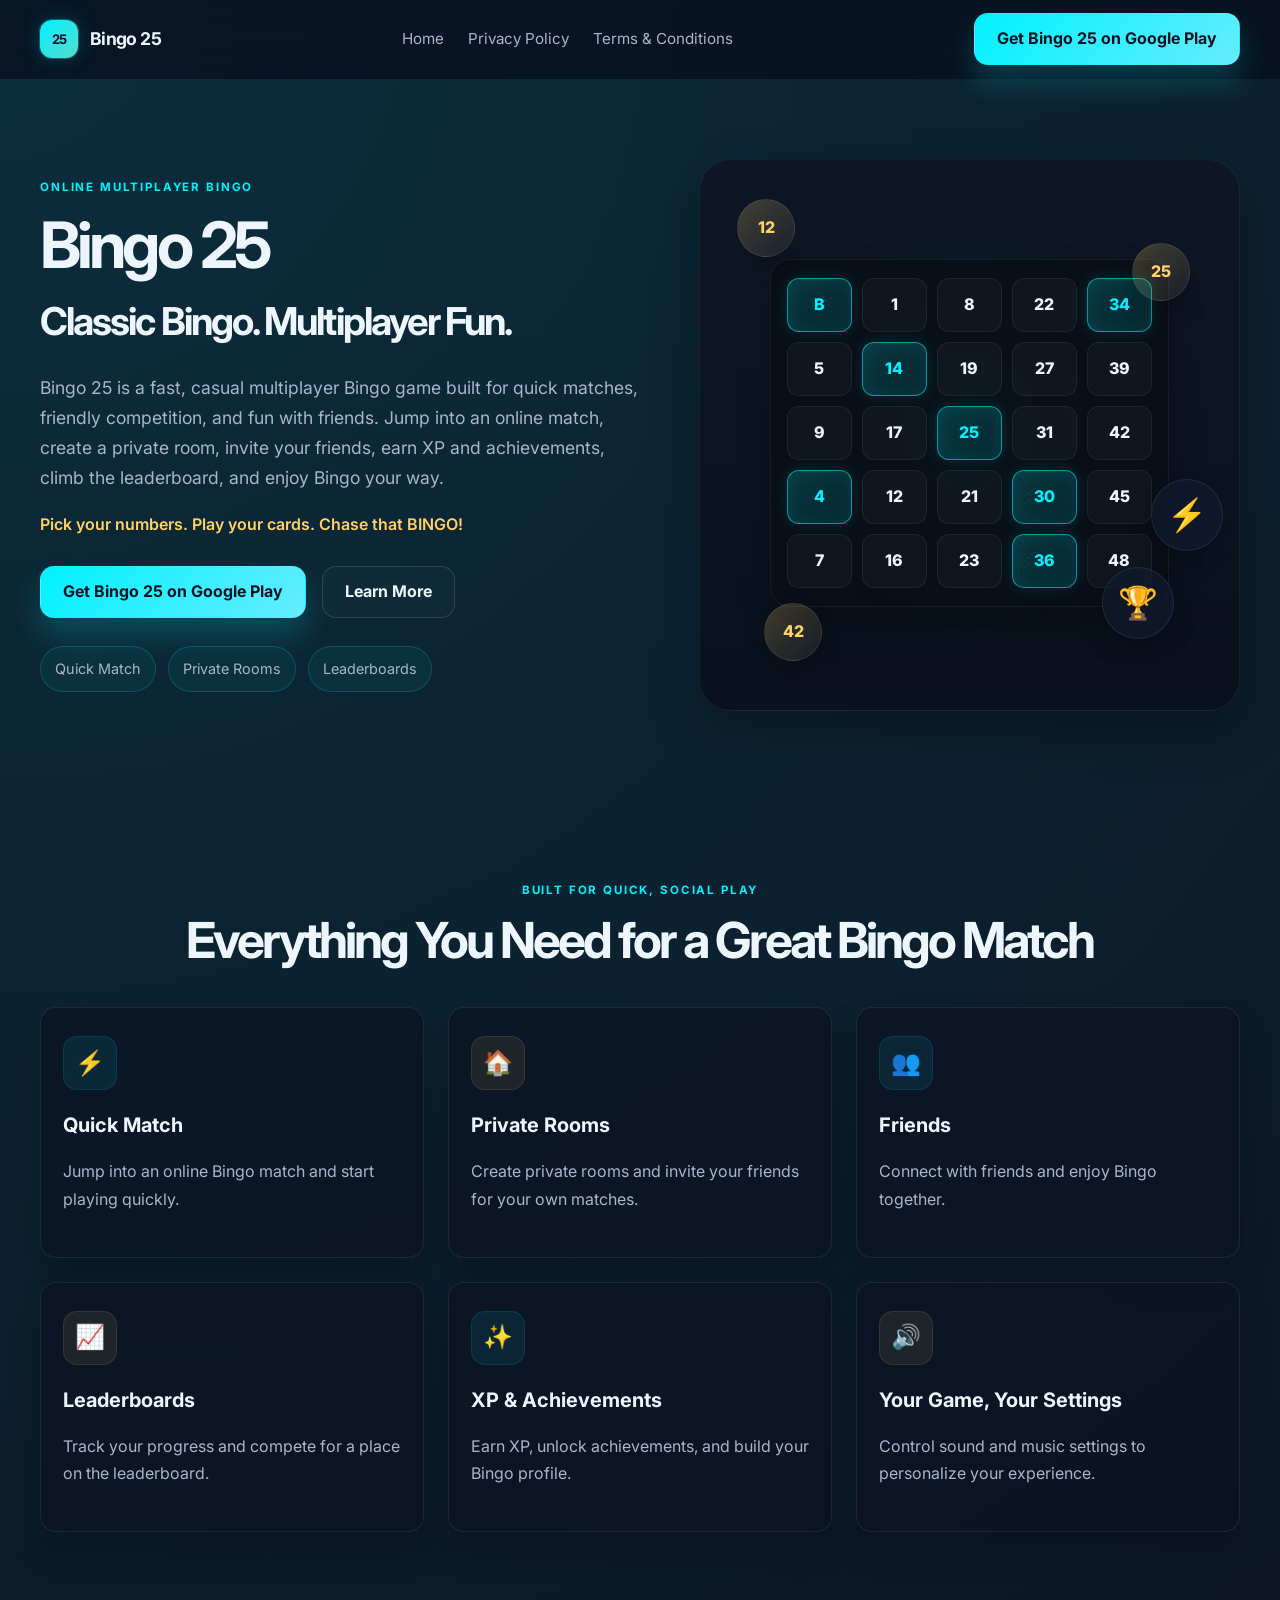
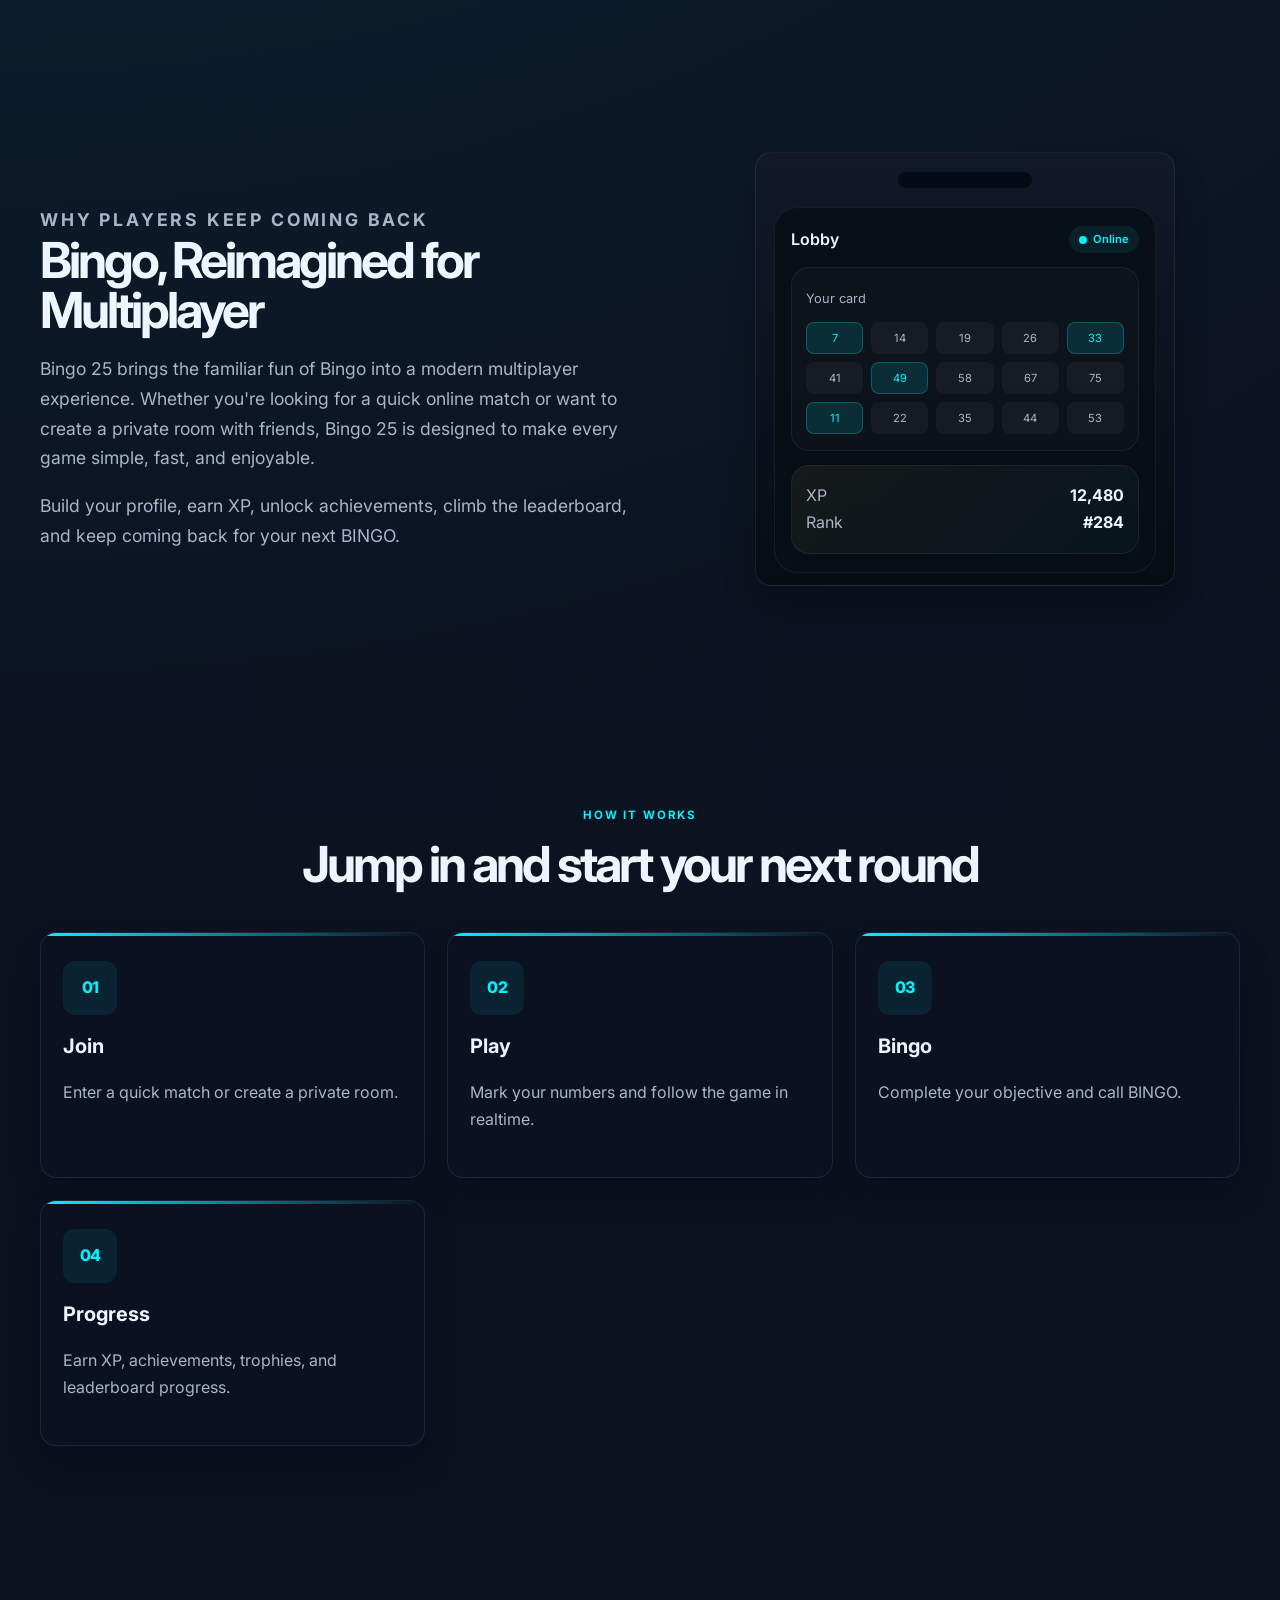
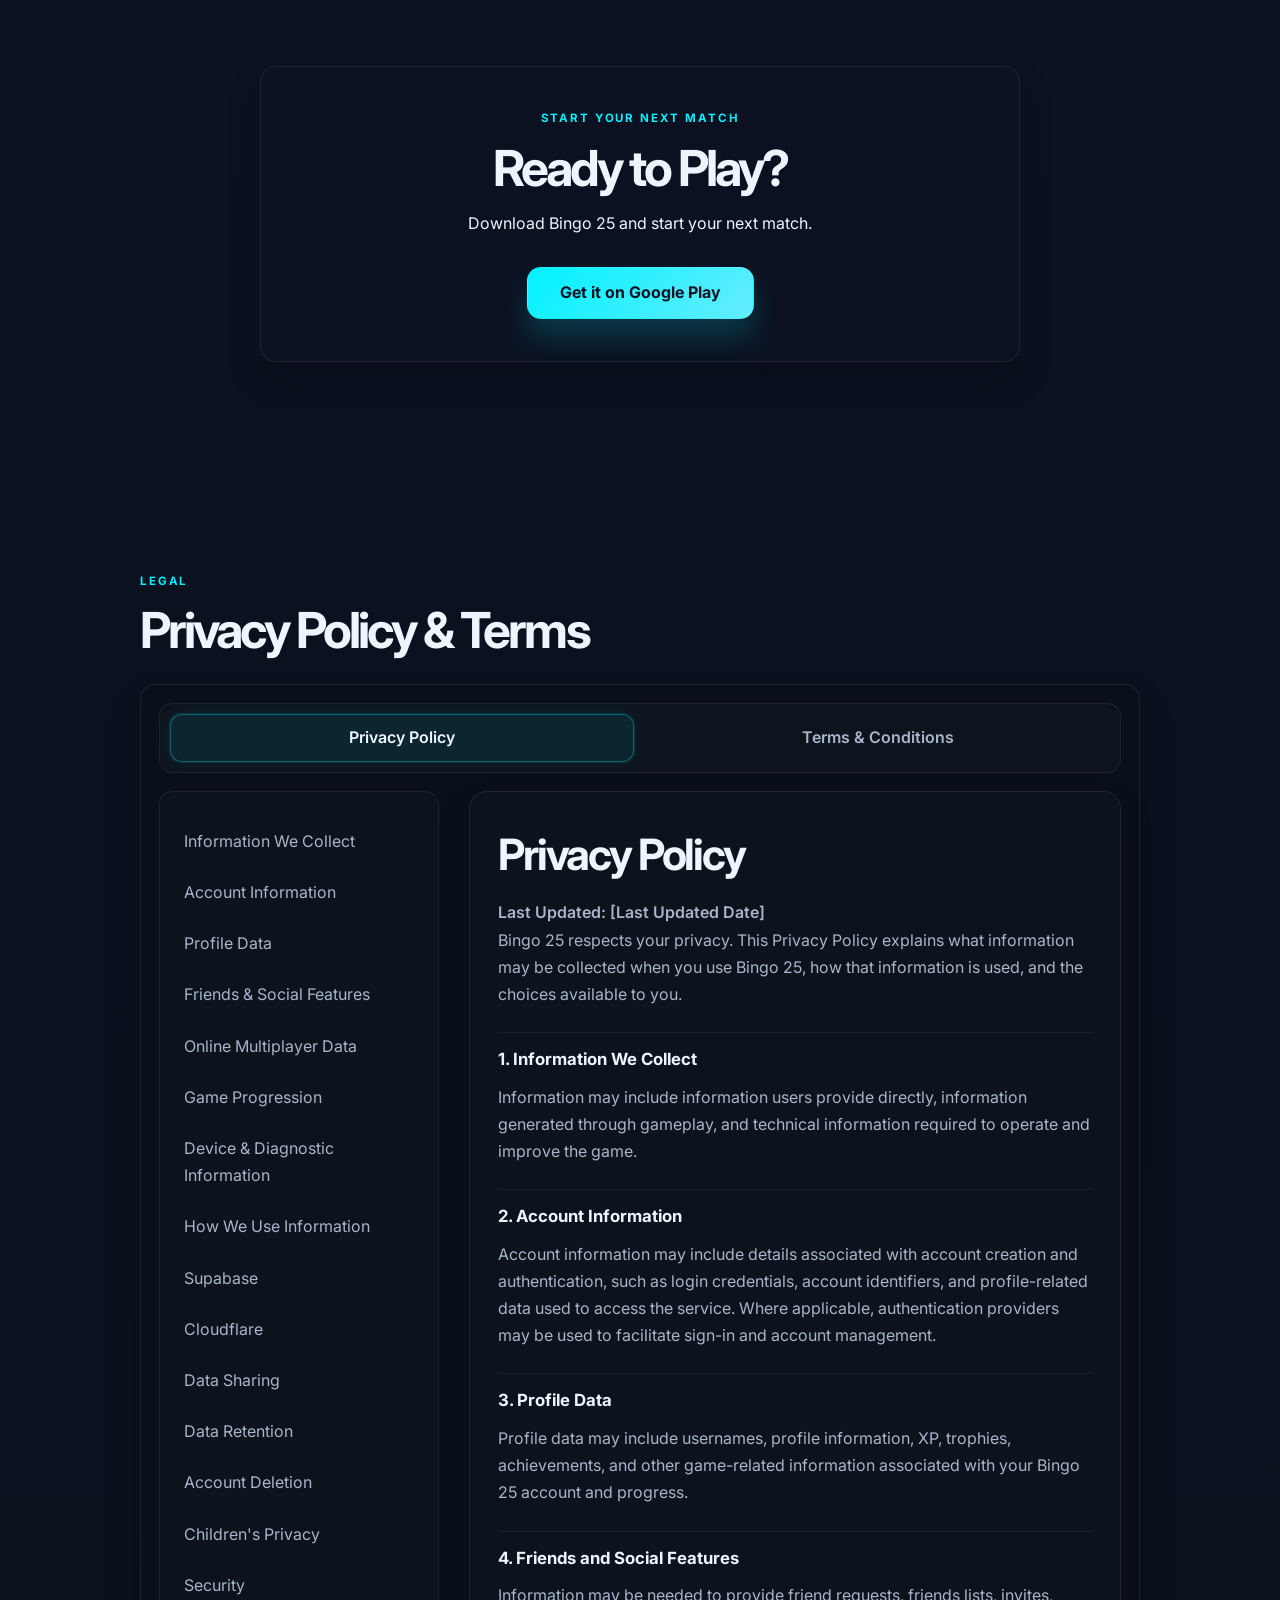
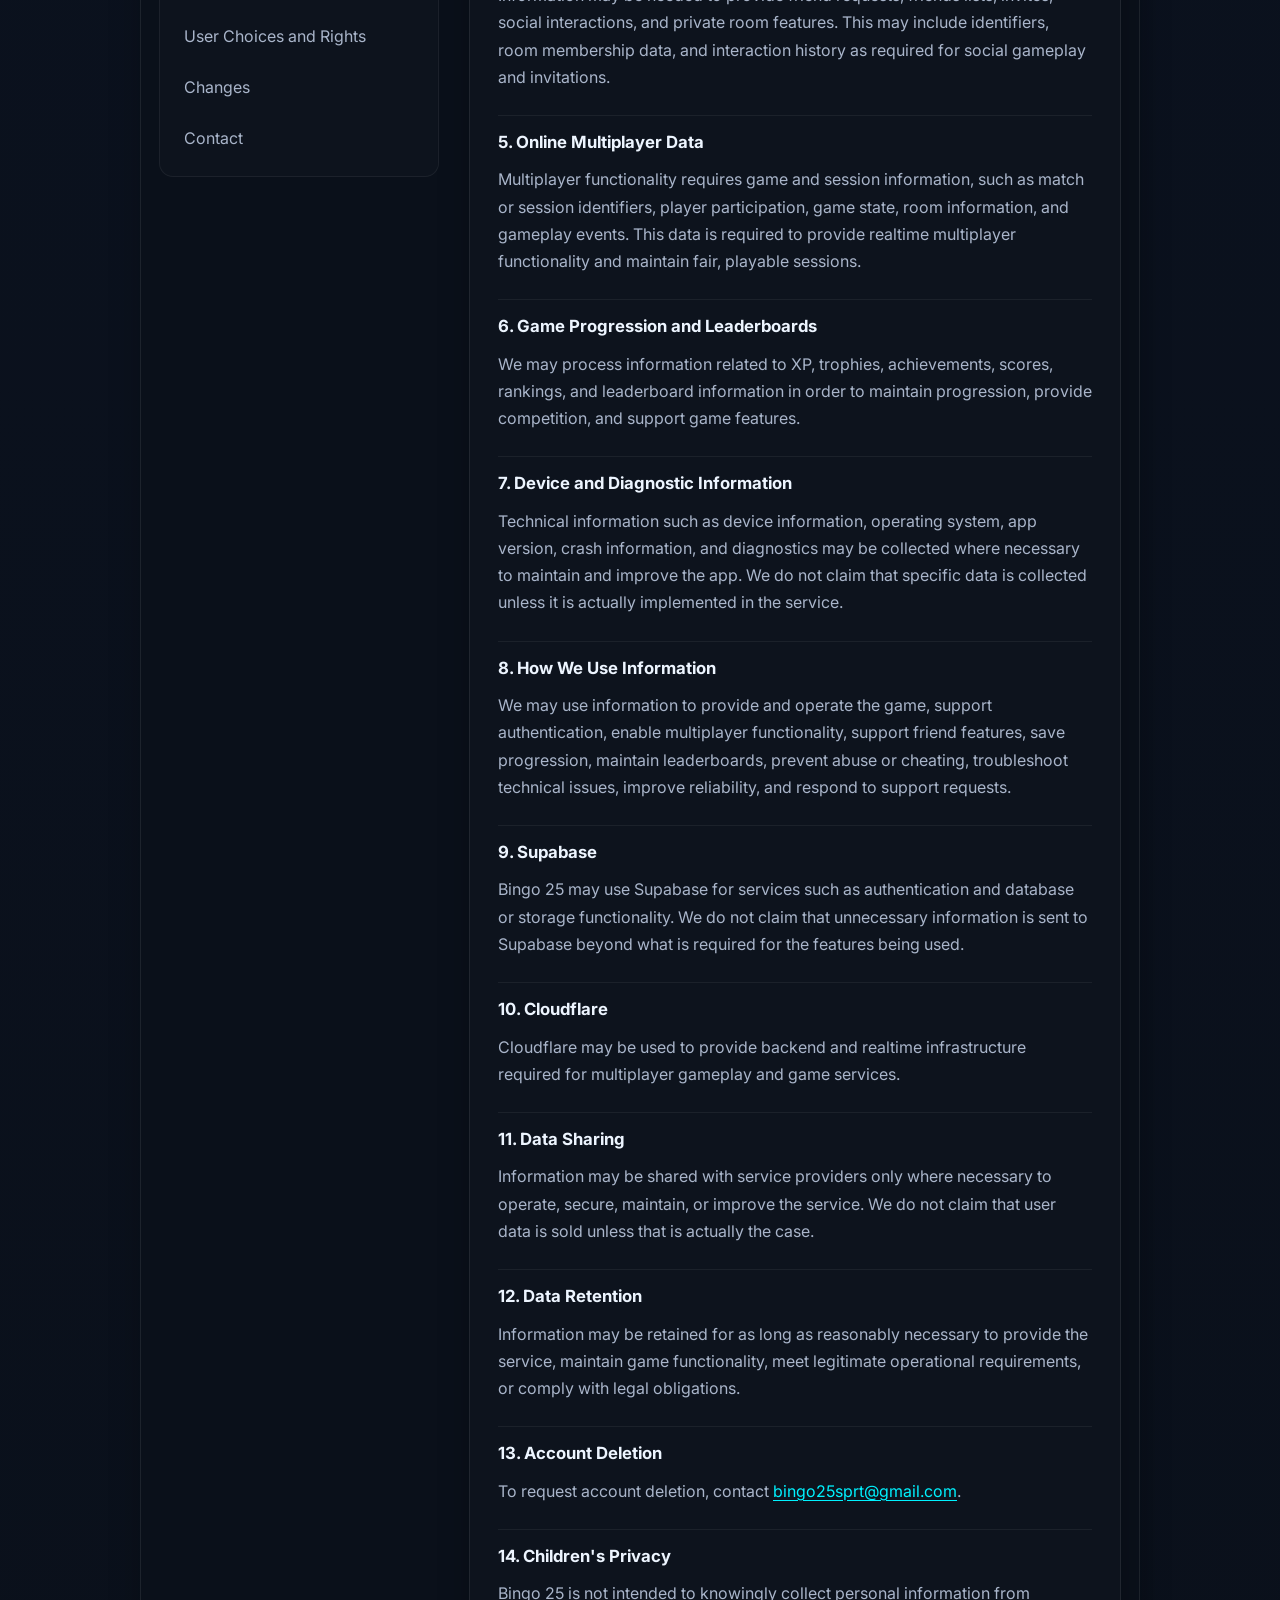
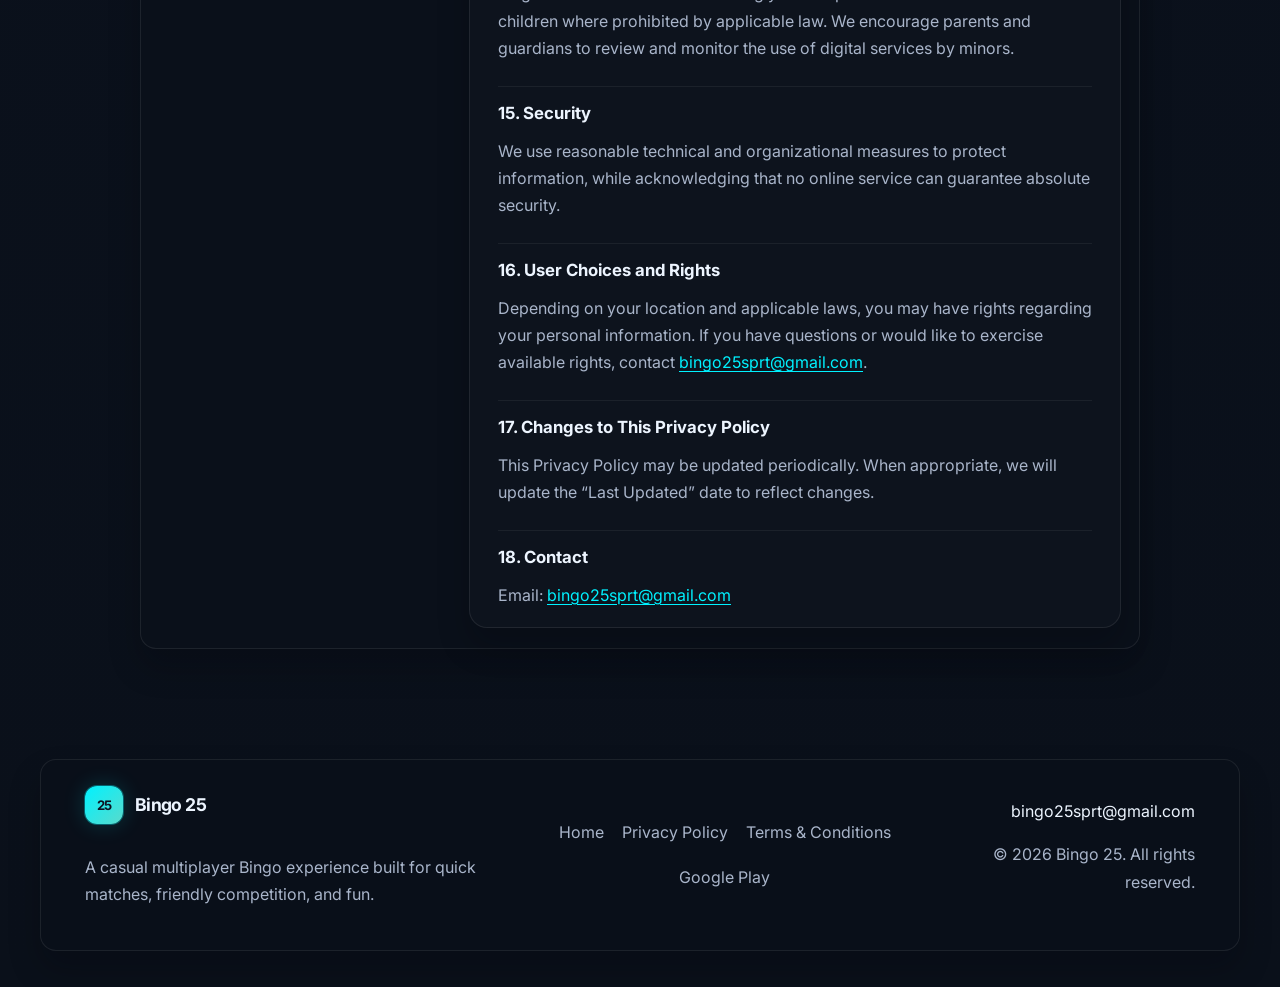
==== index.html @ 8afcc5eb "Add initial JavaScript functionality and styles for site layout and navigation - Implemented header " ====
<!DOCTYPE html>
<html lang="en">
  <head>
    <meta charset="UTF-8" />
    <meta name="viewport" content="width=device-width, initial-scale=1.0" />
    <meta
      name="description"
      content="Bingo 25 is a fast, casual multiplayer Bingo game built for quick matches, friendly competition, and fun with friends."
    />
    <meta property="og:title" content="Bingo 25" />
    <meta
      property="og:description"
      content="Classic Bingo. Multiplayer Fun."
    />
    <meta property="og:type" content="website" />
    <meta property="og:image" content="" />
    <meta name="theme-color" content="#0D1322" />
    <title>Bingo 25</title>
    <link rel="preconnect" href="https://fonts.googleapis.com" />
    <link rel="preconnect" href="https://fonts.gstatic.com" crossorigin />
    <link
      href="https://fonts.googleapis.com/css2?family=Inter:wght@400;500;600;700;800;900&display=swap"
      rel="stylesheet"
    />
    <link rel="stylesheet" href="styles.css" />
  </head>
  <body>
    <header class="site-header" id="top">
      <nav class="nav container" aria-label="Main navigation">
        <a href="#home" class="brand" aria-label="Bingo 25 home">
          <span class="brand-mark">25</span>
          <span class="brand-text">Bingo 25</span>
        </a>

        <button
          class="nav-toggle"
          type="button"
          aria-expanded="false"
          aria-controls="nav-menu"
          aria-label="Toggle navigation menu"
        >
          <span></span>
          <span></span>
          <span></span>
        </button>

        <div class="nav-menu" id="nav-menu">
          <a href="#home">Home</a>
          <a href="#legal" data-tab-target="privacy">Privacy Policy</a>
          <a href="#legal" data-tab-target="terms">Terms &amp; Conditions</a>
        </div>

        <a
          class="nav-cta button-primary"
          href="[PLAY_STORE_LINK]"
          target="_blank"
          rel="noreferrer noopener"
          aria-label="Get Bingo 25 on Google Play"
        >
          Get Bingo 25 on Google Play
        </a>
      </nav>
    </header>

    <main>
      <section class="hero" id="home">
        <div class="container hero-grid">
          <div class="hero-copy reveal">
            <p class="eyebrow">Online multiplayer Bingo</p>
            <h1>Bingo 25</h1>
            <h2>Classic Bingo. Multiplayer Fun.</h2>
            <p class="lead">
              Bingo 25 is a fast, casual multiplayer Bingo game built for quick matches,
              friendly competition, and fun with friends. Jump into an online match,
              create a private room, invite your friends, earn XP and achievements,
              climb the leaderboard, and enjoy Bingo your way.
            </p>
            <p class="tagline">Pick your numbers. Play your cards. Chase that BINGO!</p>

            <div class="hero-actions">
              <a
                class="button-primary"
                href="[PLAY_STORE_LINK]"
                target="_blank"
                rel="noreferrer noopener"
              >
                Get Bingo 25 on Google Play
              </a>
              <a class="button-secondary" href="#features">Learn More</a>
            </div>

            <ul class="hero-meta" aria-label="Bingo 25 features">
              <li>Quick Match</li>
              <li>Private Rooms</li>
              <li>Leaderboards</li>
            </ul>
          </div>

          <div class="hero-visual reveal" aria-label="Bingo 25 visual preview">
            <div class="visual-scene">
              <div class="board-glow"></div>
              <div class="bingo-board" aria-label="Bingo 25 board preview">
                <div class="board-row">
                  <span class="tile selected">B</span>
                  <span class="tile">1</span>
                  <span class="tile">8</span>
                  <span class="tile">22</span>
                  <span class="tile selected">34</span>
                </div>
                <div class="board-row">
                  <span class="tile">5</span>
                  <span class="tile selected">14</span>
                  <span class="tile">19</span>
                  <span class="tile">27</span>
                  <span class="tile">39</span>
                </div>
                <div class="board-row">
                  <span class="tile">9</span>
                  <span class="tile">17</span>
                  <span class="tile selected">25</span>
                  <span class="tile">31</span>
                  <span class="tile">42</span>
                </div>
                <div class="board-row">
                  <span class="tile selected">4</span>
                  <span class="tile">12</span>
                  <span class="tile">21</span>
                  <span class="tile selected">30</span>
                  <span class="tile">45</span>
                </div>
                <div class="board-row">
                  <span class="tile">7</span>
                  <span class="tile">16</span>
                  <span class="tile">23</span>
                  <span class="tile selected">36</span>
                  <span class="tile">48</span>
                </div>
              </div>

              <div class="floating-ball ball-one">12</div>
              <div class="floating-ball ball-two">25</div>
              <div class="floating-ball ball-three">42</div>
              <div class="achievement accent-gold">🏆</div>
              <div class="achievement accent-cyan">⚡</div>
            </div>
          </div>
        </div>
      </section>

      <section class="features section-shell" id="features">
        <div class="container">
          <div class="section-heading reveal">
            <p class="eyebrow">Built for quick, social play</p>
            <h3>Everything You Need for a Great Bingo Match</h3>
          </div>

          <div class="feature-grid">
            <article class="feature-card reveal">
              <div class="icon-wrap cyan">⚡</div>
              <h4>Quick Match</h4>
              <p>Jump into an online Bingo match and start playing quickly.</p>
            </article>
            <article class="feature-card reveal">
              <div class="icon-wrap gold">🏠</div>
              <h4>Private Rooms</h4>
              <p>Create private rooms and invite your friends for your own matches.</p>
            </article>
            <article class="feature-card reveal">
              <div class="icon-wrap cyan">👥</div>
              <h4>Friends</h4>
              <p>Connect with friends and enjoy Bingo together.</p>
            </article>
            <article class="feature-card reveal">
              <div class="icon-wrap gold">📈</div>
              <h4>Leaderboards</h4>
              <p>Track your progress and compete for a place on the leaderboard.</p>
            </article>
            <article class="feature-card reveal">
              <div class="icon-wrap cyan">✨</div>
              <h4>XP &amp; Achievements</h4>
              <p>Earn XP, unlock achievements, and build your Bingo profile.</p>
            </article>
            <article class="feature-card reveal">
              <div class="icon-wrap gold">🔊</div>
              <h4>Your Game, Your Settings</h4>
              <p>Control sound and music settings to personalize your experience.</p>
            </article>
          </div>
        </div>
      </section>

      <section class="about section-shell" id="about">
        <div class="container split-layout">
          <div class="about-copy reveal">
            <p class="eyebrow">Why players keep coming back</p>
            <h3>Bingo, Reimagined for Multiplayer</h3>
            <p>
              Bingo 25 brings the familiar fun of Bingo into a modern multiplayer
              experience. Whether you&apos;re looking for a quick online match or want to
              create a private room with friends, Bingo 25 is designed to make every game
              simple, fast, and enjoyable.
            </p>
            <p>
              Build your profile, earn XP, unlock achievements, climb the leaderboard,
              and keep coming back for your next BINGO.
            </p>
          </div>

          <div class="game-showcase reveal" aria-label="Bingo 25 game preview card">
            <div class="phone-shell">
              <div class="phone-notch"></div>
              <div class="phone-screen">
                <div class="mini-header">
                  <span>Lobby</span>
                  <span class="online-pill">Online</span>
                </div>
                <div class="mini-card card-primary">
                  <span class="mini-label">Your card</span>
                  <div class="mini-grid">
                    <span class="mini-cell selected">7</span>
                    <span class="mini-cell">14</span>
                    <span class="mini-cell">19</span>
                    <span class="mini-cell">26</span>
                    <span class="mini-cell selected">33</span>
                    <span class="mini-cell">41</span>
                    <span class="mini-cell selected">49</span>
                    <span class="mini-cell">58</span>
                    <span class="mini-cell">67</span>
                    <span class="mini-cell">75</span>
                    <span class="mini-cell selected">11</span>
                    <span class="mini-cell">22</span>
                    <span class="mini-cell">35</span>
                    <span class="mini-cell">44</span>
                    <span class="mini-cell">53</span>
                  </div>
                </div>
                <div class="mini-card card-secondary">
                  <div class="mini-row">
                    <span>XP</span>
                    <strong>12,480</strong>
                  </div>
                  <div class="mini-row">
                    <span>Rank</span>
                    <strong>#284</strong>
                  </div>
                </div>
              </div>
            </div>
          </div>
        </div>
      </section>

      <section class="how-it-works section-shell" id="how-it-works">
        <div class="container">
          <div class="section-heading reveal">
            <p class="eyebrow">How it works</p>
            <h3>Jump in and start your next round</h3>
          </div>

          <div class="steps-grid">
            <div class="step-card reveal">
              <span class="step-number">01</span>
              <h4>Join</h4>
              <p>Enter a quick match or create a private room.</p>
            </div>
            <div class="step-card reveal">
              <span class="step-number">02</span>
              <h4>Play</h4>
              <p>Mark your numbers and follow the game in realtime.</p>
            </div>
            <div class="step-card reveal">
              <span class="step-number">03</span>
              <h4>Bingo</h4>
              <p>Complete your objective and call BINGO.</p>
            </div>
            <div class="step-card reveal">
              <span class="step-number">04</span>
              <h4>Progress</h4>
              <p>Earn XP, achievements, trophies, and leaderboard progress.</p>
            </div>
          </div>
        </div>
      </section>

      <section class="download section-shell" id="download">
        <div class="container center-box reveal">
          <p class="eyebrow">Start your next match</p>
          <h3>Ready to Play?</h3>
          <p>Download Bingo 25 and start your next match.</p>
          <a
            class="button-primary large-button"
            href="[PLAY_STORE_LINK]"
            target="_blank"
            rel="noreferrer noopener"
          >
            Get it on Google Play
          </a>
        </div>
      </section>

      <section class="legal section-shell" id="legal">
        <div class="container legal-container">
          <div class="legal-header reveal">
            <p class="eyebrow">Legal</p>
            <h3>Privacy Policy &amp; Terms</h3>
          </div>

          <div class="legal-hub reveal" aria-label="Bingo 25 legal documents">
            <div class="legal-tabs" role="tablist" aria-label="Legal document tabs">
              <button class="tab is-active" type="button" role="tab" aria-selected="true" data-tab="privacy">
                Privacy Policy
              </button>
              <button class="tab" type="button" role="tab" aria-selected="false" data-tab="terms">
                Terms &amp; Conditions
              </button>
            </div>

            <div class="legal-panel is-active" data-panel="privacy">
              <div class="toc-wrap">
                <button class="toc-toggle" type="button" aria-expanded="true" aria-controls="privacy-toc">
                  On this page
                </button>
                <nav id="privacy-toc" class="toc" aria-label="Privacy Policy table of contents">
                  <a href="#privacy-section-1">Information We Collect</a>
                  <a href="#privacy-section-2">Account Information</a>
                  <a href="#privacy-section-3">Profile Data</a>
                  <a href="#privacy-section-4">Friends &amp; Social Features</a>
                  <a href="#privacy-section-5">Online Multiplayer Data</a>
                  <a href="#privacy-section-6">Game Progression</a>
                  <a href="#privacy-section-7">Device &amp; Diagnostic Information</a>
                  <a href="#privacy-section-8">How We Use Information</a>
                  <a href="#privacy-section-9">Supabase</a>
                  <a href="#privacy-section-10">Cloudflare</a>
                  <a href="#privacy-section-11">Data Sharing</a>
                  <a href="#privacy-section-12">Data Retention</a>
                  <a href="#privacy-section-13">Account Deletion</a>
                  <a href="#privacy-section-14">Children&apos;s Privacy</a>
                  <a href="#privacy-section-15">Security</a>
                  <a href="#privacy-section-16">User Choices and Rights</a>
                  <a href="#privacy-section-17">Changes</a>
                  <a href="#privacy-section-18">Contact</a>
                </nav>
              </div>

              <article class="legal-copy">
                <h4>Privacy Policy</h4>
                <p class="last-updated">Last Updated: [Last Updated Date]</p>

                <p>
                  Bingo 25 respects your privacy. This Privacy Policy explains what information may be collected when you use Bingo 25,
                  how that information is used, and the choices available to you.
                </p>

                <section id="privacy-section-1">
                  <h5>1. Information We Collect</h5>
                  <p>
                    Information may include information users provide directly, information generated through gameplay, and technical
                    information required to operate and improve the game.
                  </p>
                </section>

                <section id="privacy-section-2">
                  <h5>2. Account Information</h5>
                  <p>
                    Account information may include details associated with account creation and authentication, such as login credentials,
                    account identifiers, and profile-related data used to access the service. Where applicable, authentication providers may be used
                    to facilitate sign-in and account management.
                  </p>
                </section>

                <section id="privacy-section-3">
                  <h5>3. Profile Data</h5>
                  <p>
                    Profile data may include usernames, profile information, XP, trophies, achievements, and other game-related information
                    associated with your Bingo 25 account and progress.
                  </p>
                </section>

                <section id="privacy-section-4">
                  <h5>4. Friends and Social Features</h5>
                  <p>
                    Information may be needed to provide friend requests, friends lists, invites, social interactions, and private room features.
                    This may include identifiers, room membership data, and interaction history as required for social gameplay and invitations.
                  </p>
                </section>

                <section id="privacy-section-5">
                  <h5>5. Online Multiplayer Data</h5>
                  <p>
                    Multiplayer functionality requires game and session information, such as match or session identifiers, player participation,
                    game state, room information, and gameplay events. This data is required to provide realtime multiplayer functionality and
                    maintain fair, playable sessions.
                  </p>
                </section>

                <section id="privacy-section-6">
                  <h5>6. Game Progression and Leaderboards</h5>
                  <p>
                    We may process information related to XP, trophies, achievements, scores, rankings, and leaderboard information in order to
                    maintain progression, provide competition, and support game features.
                  </p>
                </section>

                <section id="privacy-section-7">
                  <h5>7. Device and Diagnostic Information</h5>
                  <p>
                    Technical information such as device information, operating system, app version, crash information, and diagnostics may be
                    collected where necessary to maintain and improve the app. We do not claim that specific data is collected unless it is
                    actually implemented in the service.
                  </p>
                </section>

                <section id="privacy-section-8">
                  <h5>8. How We Use Information</h5>
                  <p>
                    We may use information to provide and operate the game, support authentication, enable multiplayer functionality, support
                    friend features, save progression, maintain leaderboards, prevent abuse or cheating, troubleshoot technical issues, improve
                    reliability, and respond to support requests.
                  </p>
                </section>

                <section id="privacy-section-9">
                  <h5>9. Supabase</h5>
                  <p>
                    Bingo 25 may use Supabase for services such as authentication and database or storage functionality. We do not claim that
                    unnecessary information is sent to Supabase beyond what is required for the features being used.
                  </p>
                </section>

                <section id="privacy-section-10">
                  <h5>10. Cloudflare</h5>
                  <p>
                    Cloudflare may be used to provide backend and realtime infrastructure required for multiplayer gameplay and game services.
                  </p>
                </section>

                <section id="privacy-section-11">
                  <h5>11. Data Sharing</h5>
                  <p>
                    Information may be shared with service providers only where necessary to operate, secure, maintain, or improve the service.
                    We do not claim that user data is sold unless that is actually the case.
                  </p>
                </section>

                <section id="privacy-section-12">
                  <h5>12. Data Retention</h5>
                  <p>
                    Information may be retained for as long as reasonably necessary to provide the service, maintain game functionality, meet
                    legitimate operational requirements, or comply with legal obligations.
                  </p>
                </section>

                <section id="privacy-section-13">
                  <h5>13. Account Deletion</h5>
                  <p>
                    To request account deletion, contact <a href="mailto:bingo25sprt@gmail.com">bingo25sprt@gmail.com</a>.
                  </p>
                </section>

                <section id="privacy-section-14">
                  <h5>14. Children&apos;s Privacy</h5>
                  <p>
                    Bingo 25 is not intended to knowingly collect personal information from children where prohibited by applicable law.
                    We encourage parents and guardians to review and monitor the use of digital services by minors.
                  </p>
                </section>

                <section id="privacy-section-15">
                  <h5>15. Security</h5>
                  <p>
                    We use reasonable technical and organizational measures to protect information, while acknowledging that no online service
                    can guarantee absolute security.
                  </p>
                </section>

                <section id="privacy-section-16">
                  <h5>16. User Choices and Rights</h5>
                  <p>
                    Depending on your location and applicable laws, you may have rights regarding your personal information. If you have questions
                    or would like to exercise available rights, contact <a href="mailto:bingo25sprt@gmail.com">bingo25sprt@gmail.com</a>.
                  </p>
                </section>

                <section id="privacy-section-17">
                  <h5>17. Changes to This Privacy Policy</h5>
                  <p>
                    This Privacy Policy may be updated periodically. When appropriate, we will update the “Last Updated” date to reflect changes.
                  </p>
                </section>

                <section id="privacy-section-18">
                  <h5>18. Contact</h5>
                  <p>
                    Email: <a href="mailto:bingo25sprt@gmail.com">bingo25sprt@gmail.com</a>
                  </p>
                </section>
              </article>
            </div>

            <div class="legal-panel" data-panel="terms">
              <div class="toc-wrap">
                <button class="toc-toggle" type="button" aria-expanded="true" aria-controls="terms-toc">
                  On this page
                </button>
                <nav id="terms-toc" class="toc" aria-label="Terms and Conditions table of contents">
                  <a href="#terms-section-1">Acceptance of Terms</a>
                  <a href="#terms-section-2">User Accounts</a>
                  <a href="#terms-section-3">Username and Profile Rules</a>
                  <a href="#terms-section-4">Online Gameplay Rules</a>
                  <a href="#terms-section-5">Private Rooms &amp; Friend Invites</a>
                  <a href="#terms-section-6">Fair Play / No Cheating</a>
                  <a href="#terms-section-7">Leaderboards, XP, Trophies &amp; Achievements</a>
                  <a href="#terms-section-8">Service Availability</a>
                  <a href="#terms-section-9">Account Suspension or Removal</a>
                  <a href="#terms-section-10">Intellectual Property</a>
                  <a href="#terms-section-11">Limitation of Liability</a>
                  <a href="#terms-section-12">Changes to These Terms</a>
                  <a href="#terms-section-13">Contact</a>
                </nav>
              </div>

              <article class="legal-copy">
                <h4>Terms &amp; Conditions</h4>
                <p class="last-updated">Last Updated: [Last Updated Date]</p>

                <p>
                  These Terms &amp; Conditions govern your use of Bingo 25. By using the game, you agree to follow these terms. If you do not agree with these
                  terms, please do not use Bingo 25.
                </p>

                <section id="terms-section-1">
                  <h5>1. Acceptance of Terms</h5>
                  <p>
                    By creating an account, accessing the game, or otherwise using Bingo 25, you accept these Terms &amp; Conditions and agree to be bound by them.
                  </p>
                </section>

                <section id="terms-section-2">
                  <h5>2. User Accounts</h5>
                  <p>
                    You are responsible for maintaining the confidentiality of your account access details and for ensuring that the information you provide
                    is accurate and up to date where required.
                  </p>
                </section>

                <section id="terms-section-3">
                  <h5>3. Username and Profile Rules</h5>
                  <p>
                    Users must not use offensive usernames, hate speech, harassment, impersonation, misleading identities, or content intended to abuse or harm others.
                  </p>
                </section>

                <section id="terms-section-4">
                  <h5>4. Online Gameplay Rules</h5>
                  <p>
                    Users must play fairly and must not intentionally disrupt matches or abuse game mechanics or the online environment.
                  </p>
                </section>

                <section id="terms-section-5">
                  <h5>5. Private Rooms and Friend Invites</h5>
                  <p>
                    Where available, users may create or join private rooms and invite friends to participate. Users remain responsible for appropriate behavior in private rooms.
                  </p>
                </section>

                <section id="terms-section-6">
                  <h5>6. Fair Play / No Cheating</h5>
                  <p>
                    You must not use cheats, exploits, bots, unauthorized automation, modified game clients, reverse-engineered gameplay manipulation,
                    attempts to manipulate matchmaking, or any method intended to unfairly gain XP, trophies, achievements, or leaderboard positions.
                  </p>
                </section>

                <section id="terms-section-7">
                  <h5>7. Leaderboards, XP, Trophies and Achievements</h5>
                  <p>
                    Progression and rankings may be adjusted, reset, corrected, or removed when necessary to address bugs, exploits, cheating, or other issues affecting the fairness of the experience.
                  </p>
                </section>

                <section id="terms-section-8">
                  <h5>8. Service Availability</h5>
                  <p>
                    Online services may occasionally be unavailable because of maintenance, updates, technical problems, infrastructure failures, or circumstances beyond reasonable control. We do not guarantee uninterrupted availability.
                  </p>
                </section>

                <section id="terms-section-9">
                  <h5>9. Account Suspension or Removal</h5>
                  <p>
                    Access to Bingo 25 may be restricted, suspended, or removed if users violate these terms, abuse the service, cheat, or create security or safety risks.
                  </p>
                </section>

                <section id="terms-section-10">
                  <h5>10. Intellectual Property</h5>
                  <p>
                    Bingo 25 and its respective game content, including branding, game design, software, graphics, interface, sounds, and other original content, are protected by applicable intellectual property laws.
                  </p>
                </section>

                <section id="terms-section-11">
                  <h5>11. Limitation of Liability</h5>
                  <p>
                    Bingo 25 is provided on an as-is basis, and to the extent permitted by applicable law, we may limit our liability for damages arising from the use or unavailability of the service. This does not exclude rights that cannot be lawfully limited.
                  </p>
                </section>

                <section id="terms-section-12">
                  <h5>12. Changes to These Terms</h5>
                  <p>
                    These terms may be updated over time, and continued use after changes may constitute acceptance where permitted by law.
                  </p>
                </section>

                <section id="terms-section-13">
                  <h5>13. Contact</h5>
                  <p>
                    Email: <a href="mailto:bingo25sprt@gmail.com">bingo25sprt@gmail.com</a>
                  </p>
                </section>
              </article>
            </div>
          </div>
        </div>
      </section>
    </main>

    <footer class="site-footer">
      <div class="container footer-grid">
        <div>
          <a href="#home" class="brand footer-brand">
            <span class="brand-mark">25</span>
            <span class="brand-text">Bingo 25</span>
          </a>
          <p>A casual multiplayer Bingo experience built for quick matches, friendly competition, and fun.</p>
        </div>

        <nav class="footer-nav" aria-label="Footer navigation">
          <a href="#home">Home</a>
          <a href="#legal" data-tab-target="privacy">Privacy Policy</a>
          <a href="#legal" data-tab-target="terms">Terms &amp; Conditions</a>
          <a href="[PLAY_STORE_LINK]" target="_blank" rel="noreferrer noopener">Google Play</a>
        </nav>

        <div class="footer-contact">
          <a href="mailto:bingo25sprt@gmail.com">bingo25sprt@gmail.com</a>
          <p>© 2026 Bingo 25. All rights reserved.</p>
        </div>
      </div>
    </footer>

    <script src="script.js"></script>
  </body>
</html>
---- styles.css ----
:root {
  --bg-900: #0d1322;
  --bg-800: #0b1220;
  --bg-700: #111b2d;
  --panel: rgba(17, 27, 45, 0.8);
  --panel-strong: rgba(12, 18, 30, 0.95);
  --panel-soft: rgba(255, 255, 255, 0.02);
  --cyan: #00f2ff;
  --cyan-soft: rgba(0, 242, 255, 0.12);
  --teal: #62f0df;
  --gold: #ffd166;
  --gold-strong: #f8b84e;
  --white: #edf5ff;
  --muted: #a9b5ca;
  --line: rgba(255, 255, 255, 0.08);
  --shadow: 0 20px 50px rgba(0, 0, 0, 0.28);
  --radius: 16px;
  --content-max: 1200px;
  --legal-max: 1000px;
}

* {
  box-sizing: border-box;
}

html {
  scroll-behavior: smooth;
}

body {
  margin: 0;
  font-family: "Inter", sans-serif;
  background:
    radial-gradient(circle at top left, rgba(0, 242, 255, 0.12), transparent 32%),
    linear-gradient(180deg, var(--bg-900) 0%, var(--bg-800) 40%, #0a101a 100%);
  color: var(--white);
  line-height: 1.7;
}

img {
  max-width: 100%;
  display: block;
}

a {
  color: inherit;
  text-decoration: none;
}

button,
input,
textarea,
select {
  font: inherit;
}

button {
  cursor: pointer;
}

.container {
  width: min(var(--content-max), calc(100% - 32px));
  margin: 0 auto;
}

.section-shell {
  padding: 110px 0;
}

.site-header {
  position: sticky;
  top: 0;
  z-index: 30;
  backdrop-filter: blur(16px);
  background: rgba(8, 14, 29, 0.74);
  border-bottom: 1px solid transparent;
  transition: border-color 200ms ease, background 200ms ease, box-shadow 200ms ease;
}

.site-header.scrolled {
  border-color: var(--line);
  box-shadow: 0 10px 30px rgba(0, 0, 0, 0.15);
}

.nav {
  display: flex;
  align-items: center;
  justify-content: space-between;
  min-height: 78px;
  gap: 20px;
}

.brand {
  display: inline-flex;
  align-items: center;
  gap: 12px;
  font-weight: 700;
  letter-spacing: -0.04em;
}

.brand-mark {
  display: inline-flex;
  align-items: center;
  justify-content: center;
  width: 38px;
  height: 38px;
  border-radius: 12px;
  background: linear-gradient(135deg, var(--cyan), rgba(98, 240, 223, 0.9));
  color: var(--bg-900);
  font-size: 0.82rem;
  box-shadow: 0 0 0 1px rgba(0, 242, 255, 0.32), 0 0 22px rgba(0, 242, 255, 0.18);
}

.brand-text {
  font-size: 1.1rem;
}

.nav-menu {
  display: flex;
  align-items: center;
  gap: 24px;
  color: var(--muted);
  font-size: 0.95rem;
}

.nav-menu a {
  position: relative;
  transition: color 180ms ease;
}

.nav-menu a::after {
  content: "";
  position: absolute;
  left: 0;
  bottom: -8px;
  width: 100%;
  height: 2px;
  background: linear-gradient(90deg, var(--cyan), transparent);
  transform: scaleX(0);
  transform-origin: left;
  transition: transform 180ms ease;
}

.nav-menu a:hover,
.nav-menu a:focus-visible {
  color: var(--white);
}

.nav-menu a:hover::after,
.nav-menu a:focus-visible::after {
  transform: scaleX(1);
}

.button-primary,
.button-secondary {
  display: inline-flex;
  align-items: center;
  justify-content: center;
  min-height: 52px;
  padding: 0 22px;
  border-radius: 14px;
  border: 1px solid transparent;
  font-weight: 700;
  transition: transform 180ms ease, box-shadow 180ms ease, border-color 180ms ease, background 180ms ease;
}

.button-primary {
  background: linear-gradient(135deg, var(--cyan), #66ecff);
  color: var(--bg-900);
  box-shadow: 0 18px 30px rgba(0, 242, 255, 0.18);
}

.button-primary:hover,
.button-primary:focus-visible {
  transform: translateY(-1px);
  box-shadow: 0 22px 38px rgba(0, 242, 255, 0.22);
}

.button-secondary {
  border-color: rgba(255, 255, 255, 0.12);
  background: rgba(255, 255, 255, 0.02);
  color: var(--white);
}

.button-secondary:hover,
.button-secondary:focus-visible {
  transform: translateY(-1px);
  border-color: rgba(0, 242, 255, 0.32);
}

.nav-toggle {
  display: none;
  width: 44px;
  height: 44px;
  background: transparent;
  border: 1px solid var(--line);
  border-radius: 12px;
  align-items: center;
  justify-content: center;
  flex-direction: column;
  gap: 5px;
}

.nav-toggle span {
  display: block;
  width: 18px;
  height: 2px;
  background: var(--white);
  border-radius: 999px;
}

.hero {
  padding: 80px 0 60px;
}

.hero-grid {
  display: grid;
  grid-template-columns: 1.05fr 0.95fr;
  align-items: center;
  gap: 60px;
}

.eyebrow {
  margin: 0 0 14px;
  color: var(--cyan);
  text-transform: uppercase;
  letter-spacing: 0.16em;
  font-size: 0.72rem;
  font-weight: 700;
}

.hero-copy h1,
.section-heading h3,
.about-copy h3,
.download h3,
.legal-header h3 {
  margin: 0;
  letter-spacing: -0.06em;
  line-height: 1.02;
}

.hero-copy h1 {
  font-size: clamp(3.3rem, 5vw, 5.5rem);
}

.hero-copy h2 {
  margin: 12px 0 19px;
  font-size: clamp(2rem, 3vw, 3.1rem);
  letter-spacing: -0.05em;
  color: var(--white);
}

.lead {
  max-width: 620px;
  margin: 0;
  color: var(--muted);
  font-size: 1.1rem;
}

.tagline {
  margin-top: 18px;
  color: var(--gold);
  font-weight: 600;
}

.hero-actions {
  display: flex;
  flex-wrap: wrap;
  gap: 16px;
  margin-top: 28px;
}

.hero-meta {
  display: flex;
  flex-wrap: wrap;
  gap: 12px;
  padding: 0;
  margin: 28px 0 0;
  list-style: none;
}

.hero-meta li {
  padding: 10px 14px;
  border-radius: 999px;
  border: 1px solid rgba(0, 242, 255, 0.18);
  background: rgba(0, 242, 255, 0.05);
  color: var(--muted);
  font-size: 0.9rem;
}

.hero-visual {
  position: relative;
}

.visual-scene {
  position: relative;
  width: min(100%, 560px);
  margin-left: auto;
  aspect-ratio: 1 / 1.02;
  border-radius: 32px;
  background: linear-gradient(180deg, rgba(15, 22, 36, 0.9), rgba(10, 17, 28, 0.95));
  border: 1px solid rgba(255, 255, 255, 0.06);
  box-shadow: var(--shadow);
  overflow: hidden;
}

.board-glow {
  position: absolute;
  inset: 14% 12% 18% 12%;
  border-radius: 28px;
  background: radial-gradient(circle, rgba(0, 242, 255, 0.22), rgba(0, 242, 255, 0.06) 30%, transparent 72%);
  filter: blur(18px);
}

.bingo-board {
  position: absolute;
  inset: 18% 13% auto 13%;
  display: grid;
  gap: 10px;
  background: rgba(9, 15, 23, 0.9);
  border: 1px solid rgba(255, 255, 255, 0.06);
  border-radius: 20px;
  padding: 18px 16px;
  box-shadow: 0 20px 34px rgba(0, 0, 0, 0.24);
}

.board-row {
  display: grid;
  grid-template-columns: repeat(5, minmax(0, 1fr));
  gap: 10px;
}

.tile {
  display: grid;
  place-items: center;
  min-height: 54px;
  border-radius: 12px;
  background: rgba(255, 255, 255, 0.03);
  border: 1px solid rgba(255, 255, 255, 0.06);
  color: var(--white);
  font-weight: 800;
  font-size: clamp(0.8rem, 1.8vw, 1rem);
}

.tile.selected {
  background: linear-gradient(135deg, rgba(0, 242, 255, 0.18), rgba(0, 242, 255, 0.1));
  border-color: rgba(0, 242, 255, 0.55);
  color: var(--cyan);
  box-shadow: inset 0 0 18px rgba(0, 242, 255, 0.08), 0 0 16px rgba(0, 242, 255, 0.12);
}

.floating-ball,
.achievement {
  position: absolute;
  display: grid;
  place-items: center;
  border-radius: 50%;
  border: 1px solid rgba(255, 255, 255, 0.08);
  font-weight: 800;
  box-shadow: 0 12px 22px rgba(0, 0, 0, 0.18);
  animation: float 6s ease-in-out infinite;
}

.floating-ball {
  width: 58px;
  height: 58px;
  background: linear-gradient(135deg, rgba(255, 209, 102, 0.22), rgba(255, 255, 255, 0.05));
  color: var(--gold);
}

.ball-one {
  top: 7%;
  left: 7%;
}

.ball-two {
  top: 15%;
  right: 9%;
  animation-delay: 1.1s;
}

.ball-three {
  bottom: 9%;
  left: 12%;
  animation-delay: 2.2s;
}

.achievement {
  width: 72px;
  height: 72px;
  background: rgba(17, 27, 45, 0.8);
  font-size: 2rem;
}

.accent-gold {
  right: 12%;
  bottom: 13%;
  color: var(--gold);
}

.accent-cyan {
  top: 58%;
  right: 3%;
  color: var(--cyan);
}

.feature-grid,
.steps-grid {
  display: grid;
  grid-template-columns: repeat(3, minmax(0, 1fr));
  gap: 24px;
}

.section-heading {
  margin-bottom: 42px;
  text-align: center;
}

.section-heading h3,
.about-copy h3,
.download h3,
.legal-header h3 {
  font-size: clamp(2.2rem, 4vw, 3.1rem);
}

.feature-card,
.step-card,
.legal-hub,
.site-footer,
.legal-copy,
.phone-shell,
.center-box {
  border: 1px solid var(--line);
  border-radius: var(--radius);
  background: rgba(13, 19, 34, 0.68);
  box-shadow: 0 18px 32px rgba(2, 5, 11, 0.22);
}

.feature-card,
.step-card {
  padding: 28px 22px;
}

.icon-wrap {
  display: grid;
  place-items: center;
  width: 54px;
  height: 54px;
  border-radius: 14px;
  margin-bottom: 18px;
  font-size: 1.5rem;
}

.icon-wrap.cyan {
  background: rgba(0, 242, 255, 0.08);
  box-shadow: inset 0 0 0 1px rgba(0, 242, 255, 0.1);
}

.icon-wrap.gold {
  background: rgba(255, 209, 102, 0.08);
  box-shadow: inset 0 0 0 1px rgba(255, 209, 102, 0.1);
}

.feature-card h4,
.step-card h4 {
  margin: 0 0 10px;
  font-size: 1.25rem;
}

.feature-card p,
.step-card p,
.about-copy p,
.site-footer p,
.draw-note,
.legal-copy p,
.legal-copy li {
  color: var(--muted);
}

.split-layout {
  display: grid;
  grid-template-columns: 1.05fr 0.95fr;
  align-items: center;
  gap: 42px;
}

.about-copy p {
  margin: 18px 0 0;
  font-size: 1.1rem;
}

.game-showcase {
  display: flex;
  justify-content: center;
}

.phone-shell {
  width: min(100%, 420px);
  padding: 18px 18px 12px;
  background: linear-gradient(180deg, rgba(18, 26, 42, 0.9), rgba(8, 12, 20, 0.96));
}

.phone-notch {
  width: 136px;
  height: 18px;
  border-radius: 999px;
  background: rgba(5, 9, 18, 0.9);
  border: 1px solid rgba(255, 255, 255, 0.05);
  margin: 0 auto 18px;
}

.phone-screen {
  background: rgba(9, 15, 23, 0.9);
  border-radius: 24px;
  border: 1px solid rgba(255, 255, 255, 0.06);
  padding: 18px 16px;
}

.mini-header,
.mini-row {
  display: flex;
  align-items: center;
  justify-content: space-between;
}

.mini-header {
  margin-bottom: 14px;
  color: var(--white);
  font-weight: 600;
}

.online-pill {
  display: inline-flex;
  align-items: center;
  gap: 6px;
  padding: 4px 10px;
  border-radius: 999px;
  background: rgba(0, 242, 255, 0.08);
  color: var(--cyan);
  font-size: 0.7rem;
}

.online-pill::before {
  content: "";
  display: block;
  width: 8px;
  height: 8px;
  border-radius: 50%;
  background: var(--cyan);
}

.mini-card {
  padding: 16px 14px;
  border-radius: 18px;
  border: 1px solid rgba(255, 255, 255, 0.06);
}

.card-primary {
  background: rgba(255, 255, 255, 0.02);
}

.mini-label {
  display: inline-block;
  margin-bottom: 12px;
  color: var(--muted);
  font-size: 0.8rem;
}

.mini-grid {
  display: grid;
  grid-template-columns: repeat(5, minmax(0, 1fr));
  gap: 8px;
}

.mini-cell {
  display: grid;
  place-items: center;
  min-height: 32px;
  font-size: 0.7rem;
  border-radius: 8px;
  background: rgba(255, 255, 255, 0.04);
  color: var(--muted);
}

.mini-cell.selected {
  background: rgba(0, 242, 255, 0.12);
  color: var(--cyan);
  border: 1px solid rgba(0, 242, 255, 0.24);
}

.card-secondary {
  margin-top: 14px;
  background: linear-gradient(135deg, rgba(255, 209, 102, 0.06), rgba(0, 242, 255, 0.03));
}

.mini-row {
  color: var(--muted);
}

.mini-row strong {
  color: var(--white);
}

.steps-grid {
  position: relative;
  gap: 22px;
}

.step-card {
  position: relative;
  overflow: hidden;
}

.step-card::before {
  content: "";
  position: absolute;
  inset: 0 auto auto 0;
  width: 100%;
  height: 3px;
  background: linear-gradient(90deg, var(--cyan), transparent);
}

.step-number {
  display: inline-flex;
  justify-content: center;
  align-items: center;
  margin-bottom: 14px;
  width: 54px;
  height: 54px;
  border-radius: 12px;
  background: rgba(0, 242, 255, 0.08);
  color: var(--cyan);
  font-weight: 800;
  letter-spacing: -0.04em;
}

.center-box {
  width: min(760px, 100%);
  margin: 0 auto;
  padding: 42px 30px;
  text-align: center;
}

.large-button {
  margin-top: 14px;
  padding-inline: 32px;
}

.legal {
  padding-top: 100px;
}

.legal-header {
  margin-bottom: 28px;
}

.legal-container {
  width: min(var(--legal-max), calc(100% - 30px));
}

.legal-hub {
  width: min(var(--legal-max), 100%);
  margin: 0 auto;
  padding: 18px 18px 20px;
  background: rgba(11, 17, 27, 0.92);
}

.legal-tabs {
  display: flex;
  gap: 12px;
  padding: 10px;
  border-radius: 14px;
  background: rgba(255, 255, 255, 0.02);
  border: 1px solid rgba(255, 255, 255, 0.06);
  margin-bottom: 18px;
}

.tab {
  flex: 1;
  border: 1px solid transparent;
  border-radius: 12px;
  background: transparent;
  color: var(--muted);
  min-height: 48px;
  font-weight: 600;
  transition: all 180ms ease;
}

.tab.is-active {
  background: rgba(0, 242, 255, 0.08);
  color: var(--white);
  border-color: rgba(0, 242, 255, 0.3);
  box-shadow: 0 0 0 1px rgba(0, 242, 255, 0.12), 0 0 18px rgba(0, 242, 255, 0.08);
}

.legal-panel {
  display: none;
  grid-template-columns: 280px minmax(0, 1fr);
  gap: 30px;
  align-items: start;
}

.legal-panel.is-active {
  display: grid;
}

.toc-wrap {
  position: sticky;
  top: 100px;
  padding: 16px 14px;
  background: rgba(255, 255, 255, 0.015);
  border: 1px solid rgba(255, 255, 255, 0.06);
  border-radius: 14px;
}

.toc-toggle {
  display: none;
  border: 1px solid var(--line);
  background: rgba(255, 255, 255, 0.01);
  color: var(--white);
  border-radius: 10px;
  width: 100%;
  min-height: 42px;
}

.toc {
  display: flex;
  flex-direction: column;
  gap: 8px;
  margin-top: 12px;
}

.toc a {
  color: var(--muted);
  transition: color 180ms ease, transform 180ms ease;
  padding: 8px 10px;
  border-radius: 10px;
}

.toc a:hover,
.toc a:focus-visible {
  color: var(--white);
  background: rgba(0, 242, 255, 0.04);
  transform: translateX(2px);
}

.legal-copy {
  padding: 26px 28px 18px;
  background: rgba(255, 255, 255, 0.015);
  border-radius: 18px;
}

.legal-copy h4 {
  margin: 0 0 8px;
  font-size: clamp(2rem, 4vw, 2.7rem);
  letter-spacing: -0.05em;
}

.last-updated {
  margin: 0 0 24px;
  color: var(--gold);
  font-weight: 600;
}

.legal-copy section {
  padding-top: 12px;
  border-top: 1px solid rgba(255, 255, 255, 0.06);
  margin-top: 24px;
}

.legal-copy h5 {
  margin: 0 0 10px;
  font-size: 1.05rem;
  color: var(--white);
}

.legal-copy p {
  margin: 0;
}

.legal-copy a {
  color: var(--cyan);
  text-decoration: underline;
  text-decoration-thickness: 1px;
  text-underline-offset: 3px;
}

.site-footer {
  margin: 0 auto 36px;
  width: min(var(--content-max), calc(100% - 32px));
  background: rgba(10, 16, 26, 0.92);
  padding: 26px 28px;
}

.footer-grid {
  display: grid;
  grid-template-columns: 1.3fr 1fr 0.8fr;
  gap: 28px;
  align-items: center;
}

.footer-brand {
  margin-bottom: 14px;
}

.footer-nav {
  display: flex;
  flex-wrap: wrap;
  gap: 18px;
  justify-content: center;
  color: var(--muted);
}

.footer-contact {
  text-align: right;
  color: var(--muted);
}

.footer-contact a {
  color: var(--white);
}

.reveal {
  opacity: 0;
  transform: translateY(18px);
  transition: opacity 500ms ease, transform 500ms ease;
}

.reveal.visible {
  opacity: 1;
  transform: translateY(0);
}

:focus-visible {
  outline: 2px solid var(--cyan);
  outline-offset: 3px;
}

@keyframes float {
  0%,
  100% {
    transform: translateY(0px);
  }
  50% {
    transform: translateY(-12px);
  }
}

@media (max-width: 980px) {
  .hero-grid,
  .split-layout,
  .legal-panel,
  .footer-grid {
    grid-template-columns: 1fr;
  }

  .feature-grid {
    grid-template-columns: repeat(2, minmax(0, 1fr));
  }

  .steps-grid {
    grid-template-columns: repeat(2, minmax(0, 1fr));
  }

  .nav-cta {
    display: none;
  }

  .footer-contact {
    text-align: left;
  }
}

@media (max-width: 760px) {
  .nav-toggle {
    display: inline-flex;
  }

  .nav-menu {
    position: absolute;
    left: 16px;
    right: 16px;
    top: calc(100% + 12px);
    display: none;
    flex-direction: column;
    align-items: flex-start;
    padding: 18px 16px;
    border-radius: 16px;
    border: 1px solid rgba(255, 255, 255, 0.06);
    background: rgba(11, 17, 27, 0.96);
    box-shadow: 0 16px 30px rgba(0, 0, 0, 0.2);
  }

  .nav-menu.is-open {
    display: flex;
  }

  .hero {
    padding-top: 60px;
  }

  .feature-grid,
  .steps-grid {
    grid-template-columns: 1fr;
  }

  .toc-wrap {
    position: static;
    padding: 12px;
  }

  .toc-toggle {
    display: block;
  }

  .toc {
    display: none;
    margin-top: 8px;
  }

  .toc.is-open {
    display: flex;
  }

  .legal-copy {
    padding: 20px 18px 12px;
  }

  .site-header {
    padding-top: 0;
  }

  .nav {
    min-height: 70px;
  }
}

@media (prefers-reduced-motion: reduce) {
  html {
    scroll-behavior: auto;
  }

  *,
  *::before,
  *::after {
    animation-duration: 0.01ms !important;
    animation-iteration-count: 1 !important;
    transition-duration: 0.01ms !important;
    scroll-behavior: auto !important;
  }
}
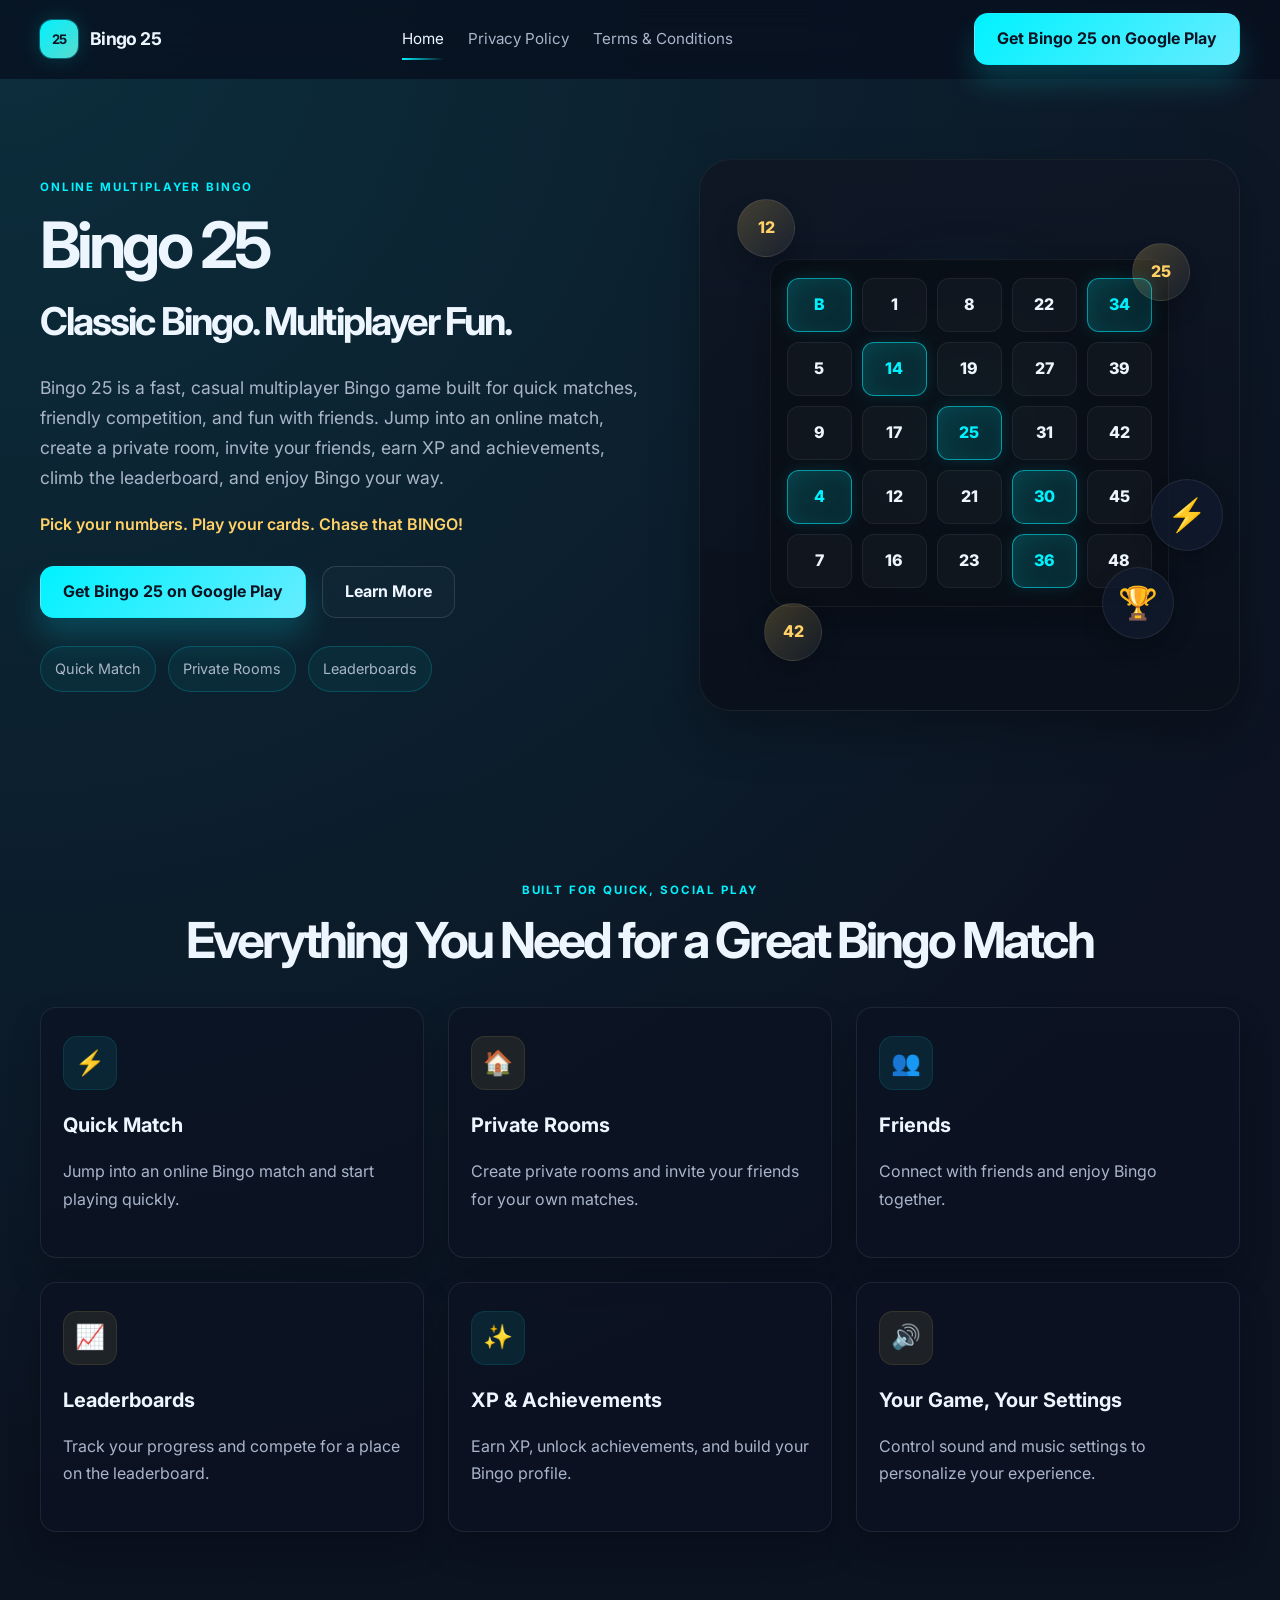
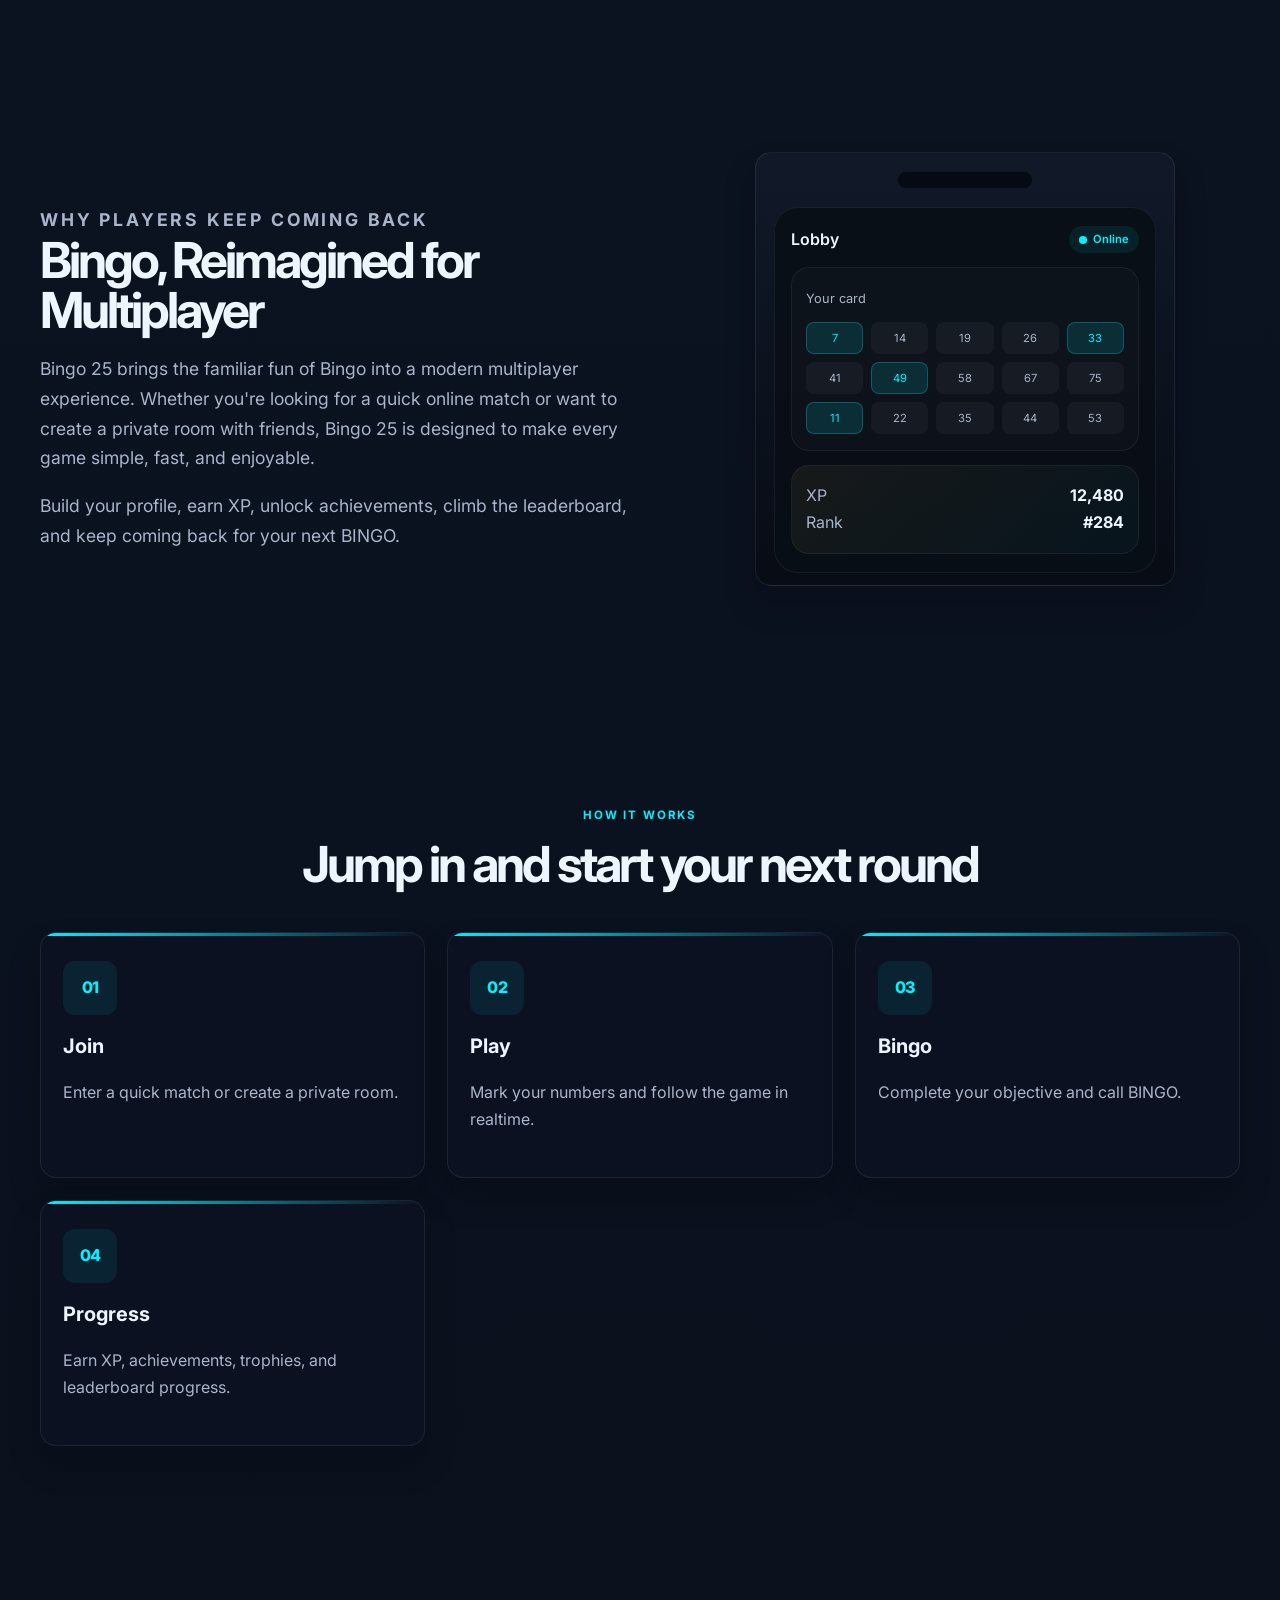
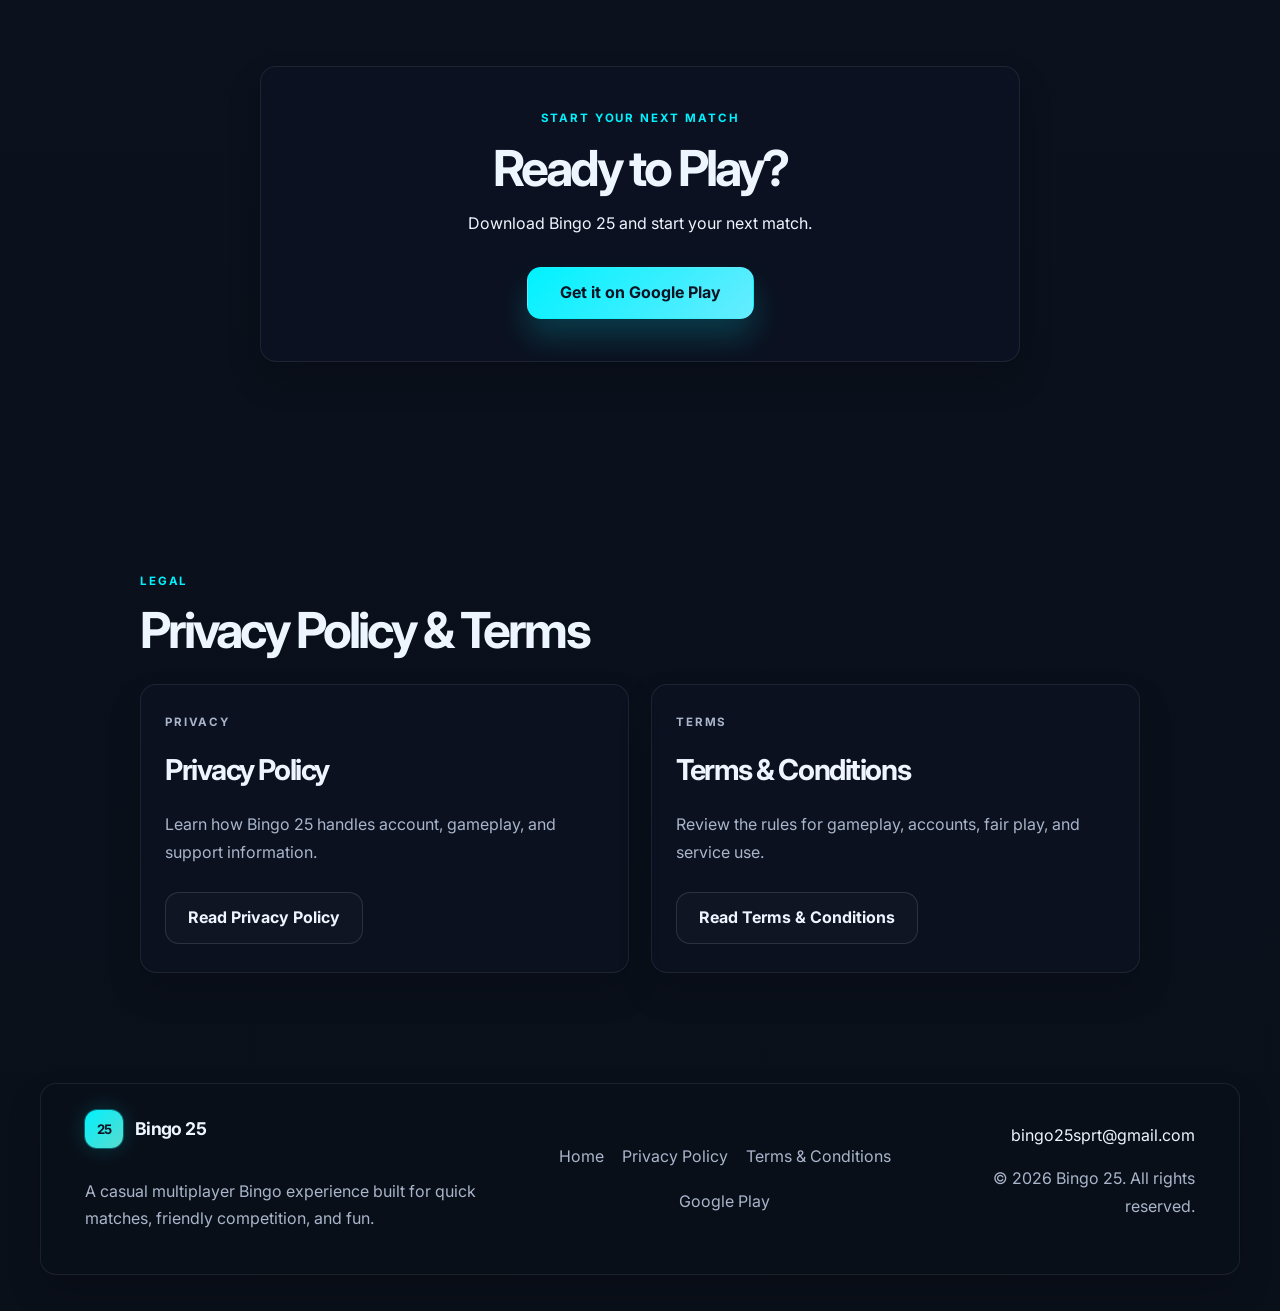
==== commit f0f0859a: "Add privacy policy and terms of service pages; update styles and verification script - Created `priv" ====
--- a/index.html
+++ b/index.html
@@ -45,9 +45,9 @@
         </button>
 
         <div class="nav-menu" id="nav-menu">
-          <a href="#home">Home</a>
-          <a href="#legal" data-tab-target="privacy">Privacy Policy</a>
-          <a href="#legal" data-tab-target="terms">Terms &amp; Conditions</a>
+          <a href="index.html" class="current-page">Home</a>
+          <a href="privacy.html">Privacy Policy</a>
+          <a href="terms.html">Terms &amp; Conditions</a>
         </div>
 
         <a
@@ -305,323 +305,20 @@
             <h3>Privacy Policy &amp; Terms</h3>
           </div>
 
-          <div class="legal-hub reveal" aria-label="Bingo 25 legal documents">
-            <div class="legal-tabs" role="tablist" aria-label="Legal document tabs">
-              <button class="tab is-active" type="button" role="tab" aria-selected="true" data-tab="privacy">
-                Privacy Policy
-              </button>
-              <button class="tab" type="button" role="tab" aria-selected="false" data-tab="terms">
-                Terms &amp; Conditions
-              </button>
-            </div>
-
-            <div class="legal-panel is-active" data-panel="privacy">
-              <div class="toc-wrap">
-                <button class="toc-toggle" type="button" aria-expanded="true" aria-controls="privacy-toc">
-                  On this page
-                </button>
-                <nav id="privacy-toc" class="toc" aria-label="Privacy Policy table of contents">
-                  <a href="#privacy-section-1">Information We Collect</a>
-                  <a href="#privacy-section-2">Account Information</a>
-                  <a href="#privacy-section-3">Profile Data</a>
-                  <a href="#privacy-section-4">Friends &amp; Social Features</a>
-                  <a href="#privacy-section-5">Online Multiplayer Data</a>
-                  <a href="#privacy-section-6">Game Progression</a>
-                  <a href="#privacy-section-7">Device &amp; Diagnostic Information</a>
-                  <a href="#privacy-section-8">How We Use Information</a>
-                  <a href="#privacy-section-9">Supabase</a>
-                  <a href="#privacy-section-10">Cloudflare</a>
-                  <a href="#privacy-section-11">Data Sharing</a>
-                  <a href="#privacy-section-12">Data Retention</a>
-                  <a href="#privacy-section-13">Account Deletion</a>
-                  <a href="#privacy-section-14">Children&apos;s Privacy</a>
-                  <a href="#privacy-section-15">Security</a>
-                  <a href="#privacy-section-16">User Choices and Rights</a>
-                  <a href="#privacy-section-17">Changes</a>
-                  <a href="#privacy-section-18">Contact</a>
-                </nav>
-              </div>
-
-              <article class="legal-copy">
-                <h4>Privacy Policy</h4>
-                <p class="last-updated">Last Updated: [Last Updated Date]</p>
-
-                <p>
-                  Bingo 25 respects your privacy. This Privacy Policy explains what information may be collected when you use Bingo 25,
-                  how that information is used, and the choices available to you.
-                </p>
-
-                <section id="privacy-section-1">
-                  <h5>1. Information We Collect</h5>
-                  <p>
-                    Information may include information users provide directly, information generated through gameplay, and technical
-                    information required to operate and improve the game.
-                  </p>
-                </section>
-
-                <section id="privacy-section-2">
-                  <h5>2. Account Information</h5>
-                  <p>
-                    Account information may include details associated with account creation and authentication, such as login credentials,
-                    account identifiers, and profile-related data used to access the service. Where applicable, authentication providers may be used
-                    to facilitate sign-in and account management.
-                  </p>
-                </section>
-
-                <section id="privacy-section-3">
-                  <h5>3. Profile Data</h5>
-                  <p>
-                    Profile data may include usernames, profile information, XP, trophies, achievements, and other game-related information
-                    associated with your Bingo 25 account and progress.
-                  </p>
-                </section>
-
-                <section id="privacy-section-4">
-                  <h5>4. Friends and Social Features</h5>
-                  <p>
-                    Information may be needed to provide friend requests, friends lists, invites, social interactions, and private room features.
-                    This may include identifiers, room membership data, and interaction history as required for social gameplay and invitations.
-                  </p>
-                </section>
-
-                <section id="privacy-section-5">
-                  <h5>5. Online Multiplayer Data</h5>
-                  <p>
-                    Multiplayer functionality requires game and session information, such as match or session identifiers, player participation,
-                    game state, room information, and gameplay events. This data is required to provide realtime multiplayer functionality and
-                    maintain fair, playable sessions.
-                  </p>
-                </section>
-
-                <section id="privacy-section-6">
-                  <h5>6. Game Progression and Leaderboards</h5>
-                  <p>
-                    We may process information related to XP, trophies, achievements, scores, rankings, and leaderboard information in order to
-                    maintain progression, provide competition, and support game features.
-                  </p>
-                </section>
-
-                <section id="privacy-section-7">
-                  <h5>7. Device and Diagnostic Information</h5>
-                  <p>
-                    Technical information such as device information, operating system, app version, crash information, and diagnostics may be
-                    collected where necessary to maintain and improve the app. We do not claim that specific data is collected unless it is
-                    actually implemented in the service.
-                  </p>
-                </section>
-
-                <section id="privacy-section-8">
-                  <h5>8. How We Use Information</h5>
-                  <p>
-                    We may use information to provide and operate the game, support authentication, enable multiplayer functionality, support
-                    friend features, save progression, maintain leaderboards, prevent abuse or cheating, troubleshoot technical issues, improve
-                    reliability, and respond to support requests.
-                  </p>
-                </section>
-
-                <section id="privacy-section-9">
-                  <h5>9. Supabase</h5>
-                  <p>
-                    Bingo 25 may use Supabase for services such as authentication and database or storage functionality. We do not claim that
-                    unnecessary information is sent to Supabase beyond what is required for the features being used.
-                  </p>
-                </section>
-
-                <section id="privacy-section-10">
-                  <h5>10. Cloudflare</h5>
-                  <p>
-                    Cloudflare may be used to provide backend and realtime infrastructure required for multiplayer gameplay and game services.
-                  </p>
-                </section>
-
-                <section id="privacy-section-11">
-                  <h5>11. Data Sharing</h5>
-                  <p>
-                    Information may be shared with service providers only where necessary to operate, secure, maintain, or improve the service.
-                    We do not claim that user data is sold unless that is actually the case.
-                  </p>
-                </section>
-
-                <section id="privacy-section-12">
-                  <h5>12. Data Retention</h5>
-                  <p>
-                    Information may be retained for as long as reasonably necessary to provide the service, maintain game functionality, meet
-                    legitimate operational requirements, or comply with legal obligations.
-                  </p>
-                </section>
-
-                <section id="privacy-section-13">
-                  <h5>13. Account Deletion</h5>
-                  <p>
-                    To request account deletion, contact <a href="mailto:bingo25sprt@gmail.com">bingo25sprt@gmail.com</a>.
-                  </p>
-                </section>
-
-                <section id="privacy-section-14">
-                  <h5>14. Children&apos;s Privacy</h5>
-                  <p>
-                    Bingo 25 is not intended to knowingly collect personal information from children where prohibited by applicable law.
-                    We encourage parents and guardians to review and monitor the use of digital services by minors.
-                  </p>
-                </section>
-
-                <section id="privacy-section-15">
-                  <h5>15. Security</h5>
-                  <p>
-                    We use reasonable technical and organizational measures to protect information, while acknowledging that no online service
-                    can guarantee absolute security.
-                  </p>
-                </section>
-
-                <section id="privacy-section-16">
-                  <h5>16. User Choices and Rights</h5>
-                  <p>
-                    Depending on your location and applicable laws, you may have rights regarding your personal information. If you have questions
-                    or would like to exercise available rights, contact <a href="mailto:bingo25sprt@gmail.com">bingo25sprt@gmail.com</a>.
-                  </p>
-                </section>
-
-                <section id="privacy-section-17">
-                  <h5>17. Changes to This Privacy Policy</h5>
-                  <p>
-                    This Privacy Policy may be updated periodically. When appropriate, we will update the “Last Updated” date to reflect changes.
-                  </p>
-                </section>
-
-                <section id="privacy-section-18">
-                  <h5>18. Contact</h5>
-                  <p>
-                    Email: <a href="mailto:bingo25sprt@gmail.com">bingo25sprt@gmail.com</a>
-                  </p>
-                </section>
-              </article>
-            </div>
-
-            <div class="legal-panel" data-panel="terms">
-              <div class="toc-wrap">
-                <button class="toc-toggle" type="button" aria-expanded="true" aria-controls="terms-toc">
-                  On this page
-                </button>
-                <nav id="terms-toc" class="toc" aria-label="Terms and Conditions table of contents">
-                  <a href="#terms-section-1">Acceptance of Terms</a>
-                  <a href="#terms-section-2">User Accounts</a>
-                  <a href="#terms-section-3">Username and Profile Rules</a>
-                  <a href="#terms-section-4">Online Gameplay Rules</a>
-                  <a href="#terms-section-5">Private Rooms &amp; Friend Invites</a>
-                  <a href="#terms-section-6">Fair Play / No Cheating</a>
-                  <a href="#terms-section-7">Leaderboards, XP, Trophies &amp; Achievements</a>
-                  <a href="#terms-section-8">Service Availability</a>
-                  <a href="#terms-section-9">Account Suspension or Removal</a>
-                  <a href="#terms-section-10">Intellectual Property</a>
-                  <a href="#terms-section-11">Limitation of Liability</a>
-                  <a href="#terms-section-12">Changes to These Terms</a>
-                  <a href="#terms-section-13">Contact</a>
-                </nav>
-              </div>
-
-              <article class="legal-copy">
-                <h4>Terms &amp; Conditions</h4>
-                <p class="last-updated">Last Updated: [Last Updated Date]</p>
-
-                <p>
-                  These Terms &amp; Conditions govern your use of Bingo 25. By using the game, you agree to follow these terms. If you do not agree with these
-                  terms, please do not use Bingo 25.
-                </p>
-
-                <section id="terms-section-1">
-                  <h5>1. Acceptance of Terms</h5>
-                  <p>
-                    By creating an account, accessing the game, or otherwise using Bingo 25, you accept these Terms &amp; Conditions and agree to be bound by them.
-                  </p>
-                </section>
-
-                <section id="terms-section-2">
-                  <h5>2. User Accounts</h5>
-                  <p>
-                    You are responsible for maintaining the confidentiality of your account access details and for ensuring that the information you provide
-                    is accurate and up to date where required.
-                  </p>
-                </section>
-
-                <section id="terms-section-3">
-                  <h5>3. Username and Profile Rules</h5>
-                  <p>
-                    Users must not use offensive usernames, hate speech, harassment, impersonation, misleading identities, or content intended to abuse or harm others.
-                  </p>
-                </section>
-
-                <section id="terms-section-4">
-                  <h5>4. Online Gameplay Rules</h5>
-                  <p>
-                    Users must play fairly and must not intentionally disrupt matches or abuse game mechanics or the online environment.
-                  </p>
-                </section>
-
-                <section id="terms-section-5">
-                  <h5>5. Private Rooms and Friend Invites</h5>
-                  <p>
-                    Where available, users may create or join private rooms and invite friends to participate. Users remain responsible for appropriate behavior in private rooms.
-                  </p>
-                </section>
-
-                <section id="terms-section-6">
-                  <h5>6. Fair Play / No Cheating</h5>
-                  <p>
-                    You must not use cheats, exploits, bots, unauthorized automation, modified game clients, reverse-engineered gameplay manipulation,
-                    attempts to manipulate matchmaking, or any method intended to unfairly gain XP, trophies, achievements, or leaderboard positions.
-                  </p>
-                </section>
-
-                <section id="terms-section-7">
-                  <h5>7. Leaderboards, XP, Trophies and Achievements</h5>
-                  <p>
-                    Progression and rankings may be adjusted, reset, corrected, or removed when necessary to address bugs, exploits, cheating, or other issues affecting the fairness of the experience.
-                  </p>
-                </section>
-
-                <section id="terms-section-8">
-                  <h5>8. Service Availability</h5>
-                  <p>
-                    Online services may occasionally be unavailable because of maintenance, updates, technical problems, infrastructure failures, or circumstances beyond reasonable control. We do not guarantee uninterrupted availability.
-                  </p>
-                </section>
-
-                <section id="terms-section-9">
-                  <h5>9. Account Suspension or Removal</h5>
-                  <p>
-                    Access to Bingo 25 may be restricted, suspended, or removed if users violate these terms, abuse the service, cheat, or create security or safety risks.
-                  </p>
-                </section>
-
-                <section id="terms-section-10">
-                  <h5>10. Intellectual Property</h5>
-                  <p>
-                    Bingo 25 and its respective game content, including branding, game design, software, graphics, interface, sounds, and other original content, are protected by applicable intellectual property laws.
-                  </p>
-                </section>
-
-                <section id="terms-section-11">
-                  <h5>11. Limitation of Liability</h5>
-                  <p>
-                    Bingo 25 is provided on an as-is basis, and to the extent permitted by applicable law, we may limit our liability for damages arising from the use or unavailability of the service. This does not exclude rights that cannot be lawfully limited.
-                  </p>
-                </section>
-
-                <section id="terms-section-12">
-                  <h5>12. Changes to These Terms</h5>
-                  <p>
-                    These terms may be updated over time, and continued use after changes may constitute acceptance where permitted by law.
-                  </p>
-                </section>
-
-                <section id="terms-section-13">
-                  <h5>13. Contact</h5>
-                  <p>
-                    Email: <a href="mailto:bingo25sprt@gmail.com">bingo25sprt@gmail.com</a>
-                  </p>
-                </section>
-              </article>
-            </div>
+          <div class="legal-links reveal" aria-label="Bingo 25 legal links">
+            <article class="legal-link-card">
+              <p class="eyebrow">Privacy</p>
+              <h4>Privacy Policy</h4>
+              <p>Learn how Bingo 25 handles account, gameplay, and support information.</p>
+              <a class="button-secondary" href="privacy.html">Read Privacy Policy</a>
+            </article>
+
+            <article class="legal-link-card">
+              <p class="eyebrow">Terms</p>
+              <h4>Terms &amp; Conditions</h4>
+              <p>Review the rules for gameplay, accounts, fair play, and service use.</p>
+              <a class="button-secondary" href="terms.html">Read Terms &amp; Conditions</a>
+            </article>
           </div>
         </div>
       </section>
@@ -638,9 +335,9 @@
         </div>
 
         <nav class="footer-nav" aria-label="Footer navigation">
-          <a href="#home">Home</a>
-          <a href="#legal" data-tab-target="privacy">Privacy Policy</a>
-          <a href="#legal" data-tab-target="terms">Terms &amp; Conditions</a>
+          <a href="index.html">Home</a>
+          <a href="privacy.html">Privacy Policy</a>
+          <a href="terms.html">Terms &amp; Conditions</a>
           <a href="[PLAY_STORE_LINK]" target="_blank" rel="noreferrer noopener">Google Play</a>
         </nav>
 
--- a/styles.css
+++ b/styles.css
@@ -128,6 +128,10 @@
   transition: color 180ms ease;
 }
 
+.nav-menu a.current-page {
+  color: var(--white);
+}
+
 .nav-menu a::after {
   content: "";
   position: absolute;
@@ -147,7 +151,8 @@
 }
 
 .nav-menu a:hover::after,
-.nav-menu a:focus-visible::after {
+.nav-menu a:focus-visible::after,
+.nav-menu a.current-page::after {
   transform: scaleX(1);
 }
 
@@ -429,7 +434,9 @@
 .site-footer,
 .legal-copy,
 .phone-shell,
-.center-box {
+.center-box,
+.legal-page-card,
+.legal-link-card {
   border: 1px solid var(--line);
   border-radius: var(--radius);
   background: rgba(13, 19, 34, 0.68);
@@ -439,6 +446,162 @@
 .feature-card,
 .step-card {
   padding: 28px 22px;
+}
+
+.legal-links {
+  display: grid;
+  grid-template-columns: repeat(2, minmax(0, 1fr));
+  gap: 22px;
+}
+
+.legal-link-card {
+  padding: 28px 24px;
+}
+
+.legal-link-card h4 {
+  margin: 0 0 10px;
+  font-size: 1.8rem;
+  letter-spacing: -0.05em;
+}
+
+.legal-link-card p {
+  color: var(--muted);
+}
+
+.legal-link-card .button-secondary {
+  margin-top: 10px;
+}
+
+.legal-page-shell {
+  padding: 52px 0 90px;
+}
+
+.legal-page-card {
+  width: min(var(--legal-max), calc(100% - 22px));
+  margin: 0 auto;
+  padding: 28px 22px 24px;
+}
+
+.legal-page-header {
+  margin-bottom: 18px;
+}
+
+.legal-page-header h1 {
+  margin: 0;
+  font-size: clamp(2.3rem, 4vw, 3.2rem);
+  letter-spacing: -0.06em;
+}
+
+.legal-page-meta {
+  margin: 12px 0 0;
+  font-weight: 600;
+  color: var(--gold);
+}
+
+.legal-page-layout {
+  display: grid;
+  grid-template-columns: 260px minmax(0, 1fr);
+  gap: 24px;
+  align-items: start;
+}
+
+.legal-page-toc {
+  position: sticky;
+  top: 100px;
+  padding: 16px 14px;
+  border: 1px solid var(--line);
+  border-radius: 14px;
+  background: rgba(255, 255, 255, 0.015);
+}
+
+.legal-page-toc h2 {
+  margin: 0 0 12px;
+  font-size: 0.82rem;
+  text-transform: uppercase;
+  letter-spacing: 0.16em;
+  color: var(--cyan);
+}
+
+.legal-page-toc nav {
+  display: flex;
+  flex-direction: column;
+  gap: 6px;
+}
+
+.legal-page-toc a {
+  color: var(--muted);
+  padding: 8px 10px;
+  border-radius: 10px;
+}
+
+.legal-page-toc a:hover,
+.legal-page-toc a:focus-visible {
+  color: var(--white);
+  background: rgba(0, 242, 255, 0.04);
+}
+
+.legal-page-body {
+  padding: 20px 18px 6px;
+  border: 1px solid var(--line);
+  border-radius: 18px;
+  background: rgba(255, 255, 255, 0.015);
+}
+
+.legal-page-body section {
+  padding-top: 12px;
+  border-top: 1px solid rgba(255, 255, 255, 0.06);
+  margin-top: 22px;
+}
+
+.legal-page-body h2,
+.legal-page-body h3 {
+  margin: 0 0 12px;
+  letter-spacing: -0.04em;
+}
+
+.legal-page-body h2 {
+  font-size: 1.15rem;
+}
+
+.legal-page-body h3 {
+  font-size: 1.5rem;
+}
+
+.legal-page-body p,
+.legal-page-body li {
+  color: var(--muted);
+}
+
+.legal-page-body a {
+  color: var(--cyan);
+  text-decoration: underline;
+  text-decoration-thickness: 1px;
+  text-underline-offset: 3px;
+}
+
+.legal-page-body ul,
+.legal-page-body ol {
+  margin: 10px 0 0 20px;
+  padding: 0;
+}
+
+.legal-page-body .notice {
+  padding: 16px 18px;
+  border-left: 3px solid var(--gold);
+  border-radius: 12px;
+  background: rgba(255, 209, 102, 0.06);
+  color: var(--white);
+}
+
+@media (max-width: 980px) {
+  .legal-links,
+  .legal-page-layout {
+    grid-template-columns: 1fr;
+  }
+
+  .legal-page-toc {
+    position: static;
+  }
 }
 
 .icon-wrap {
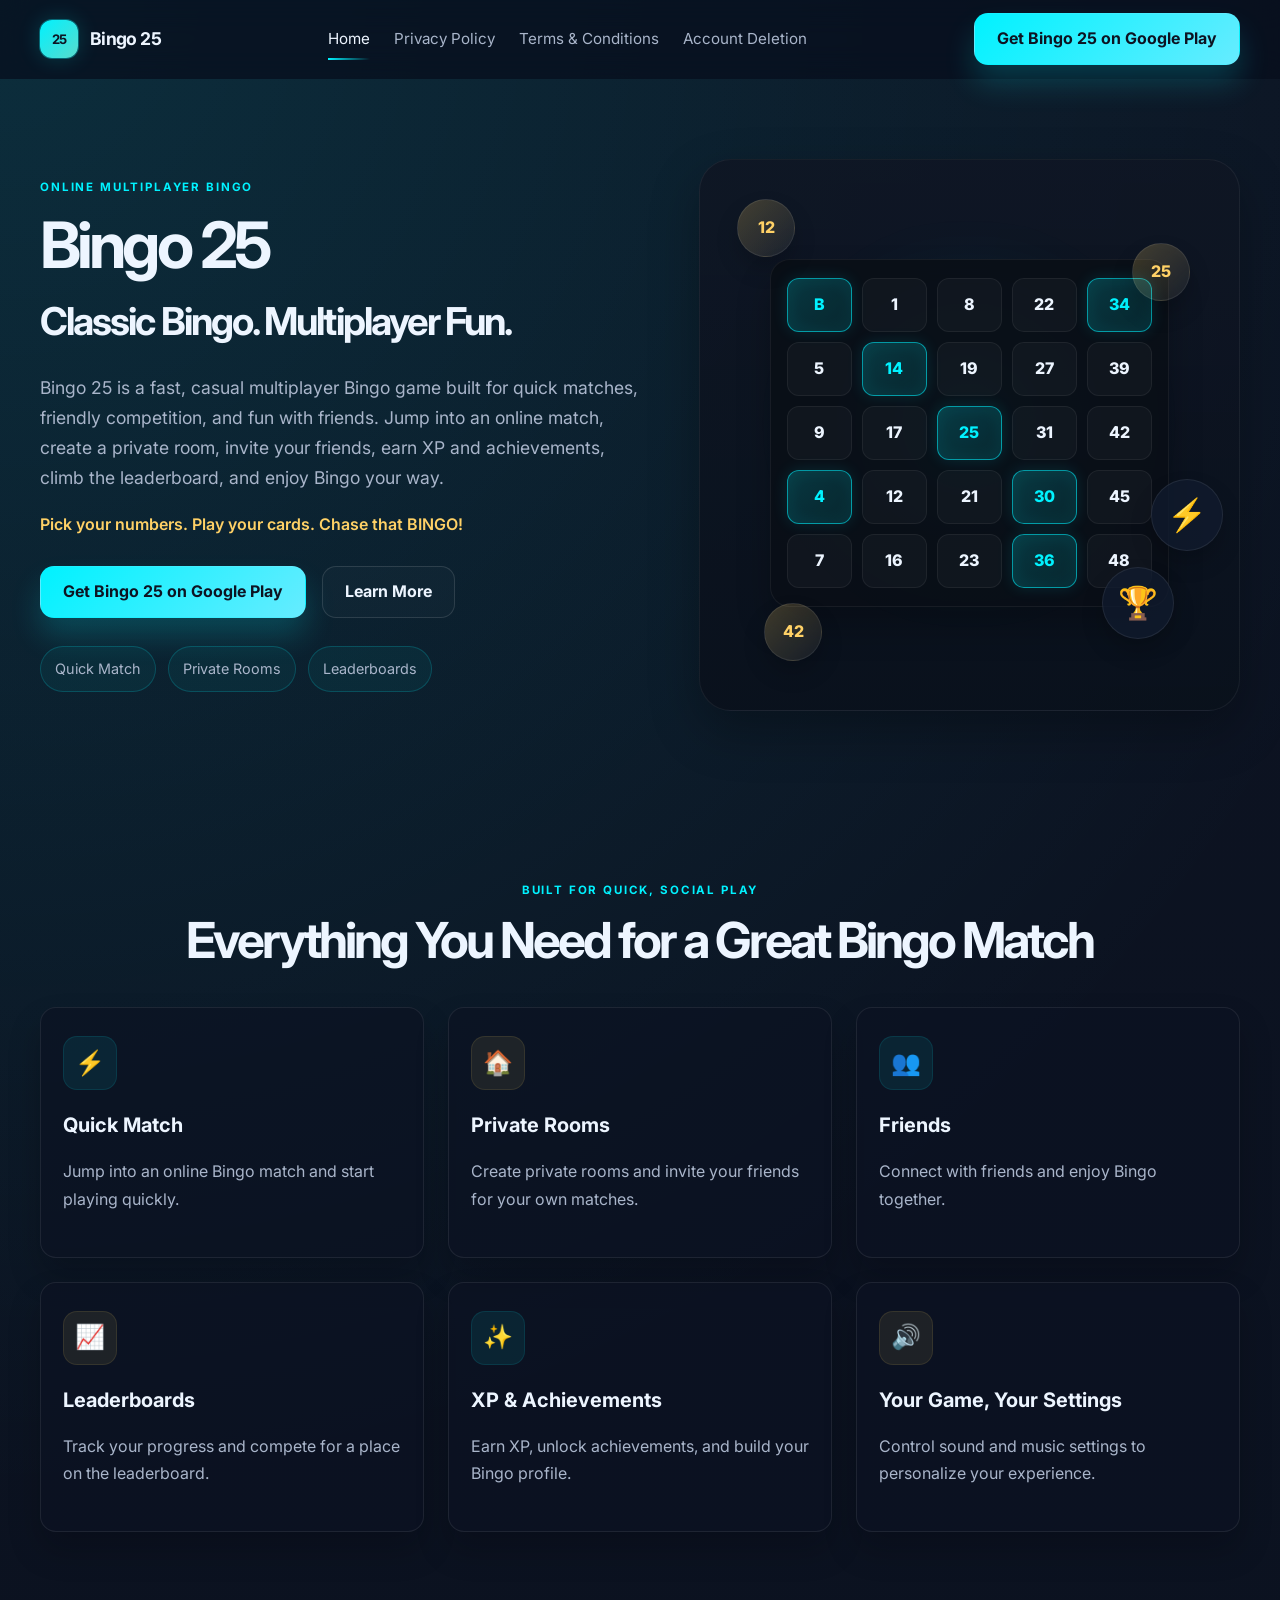
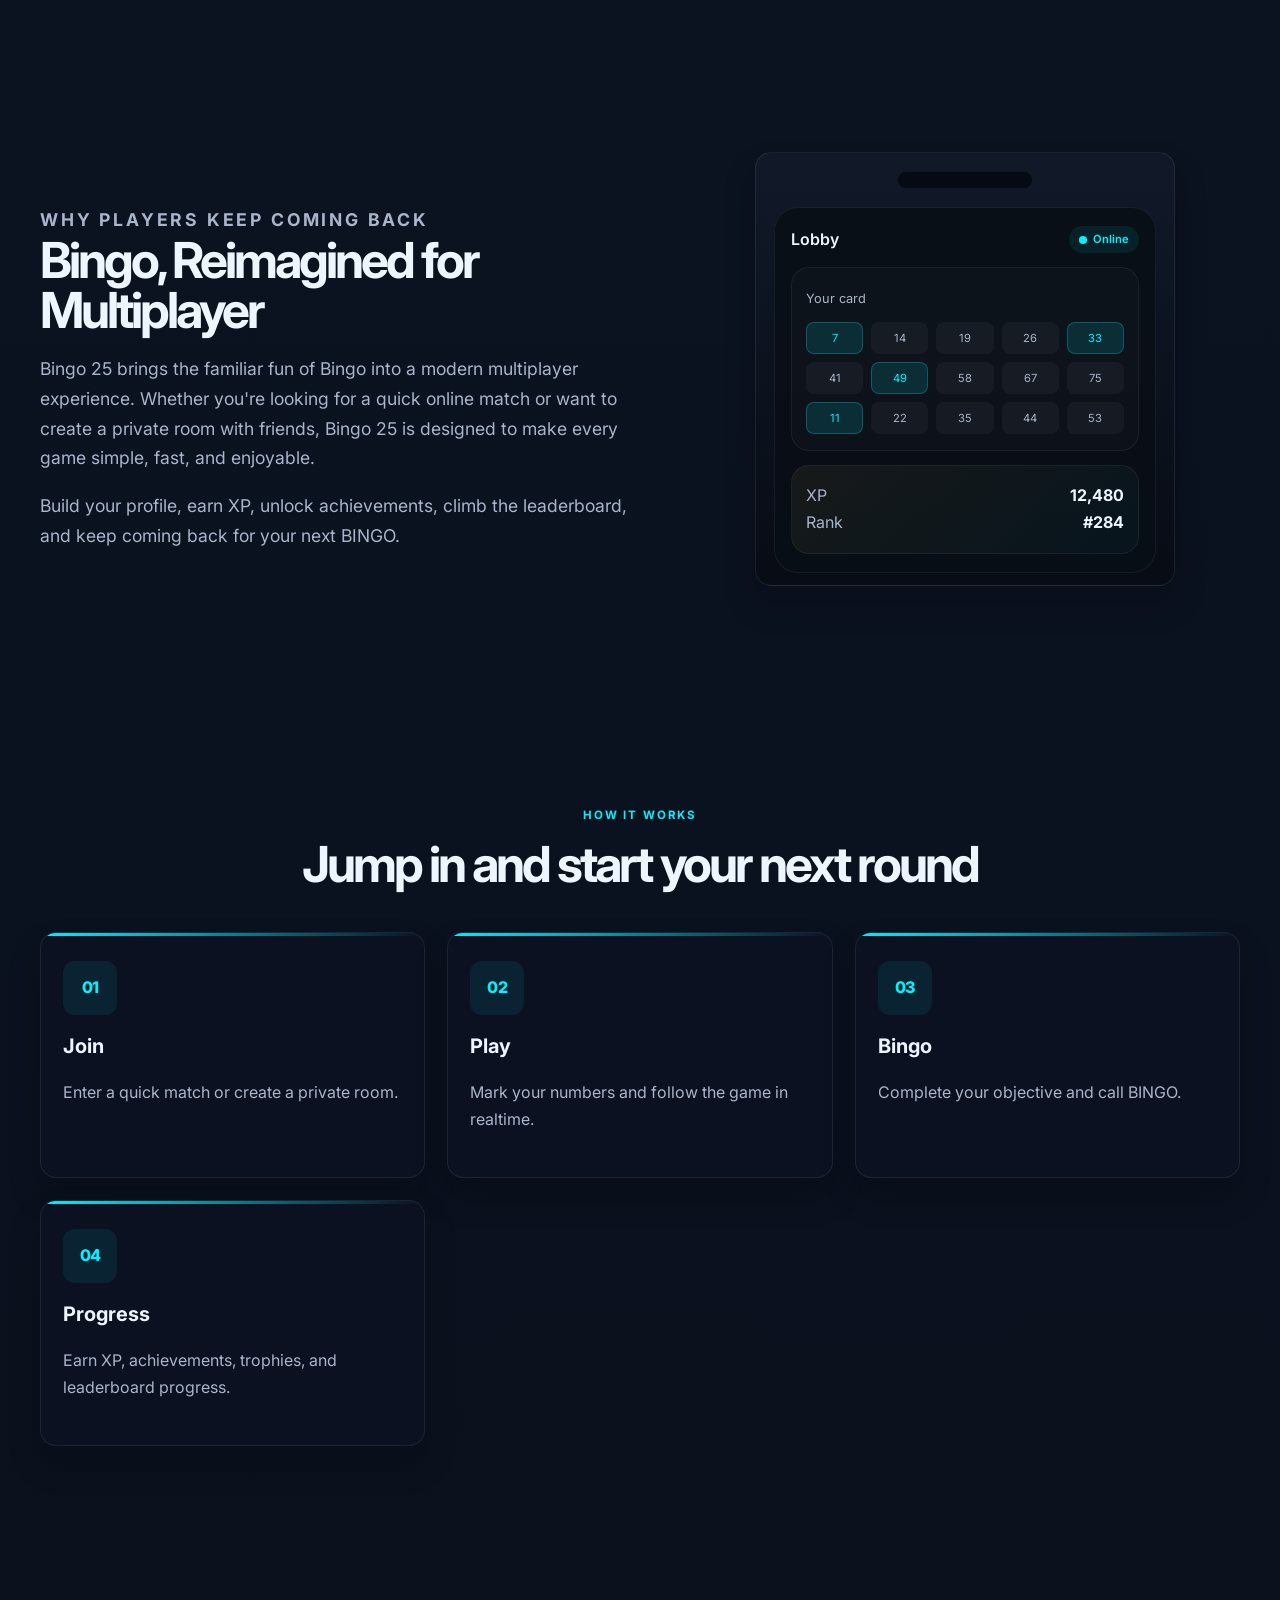
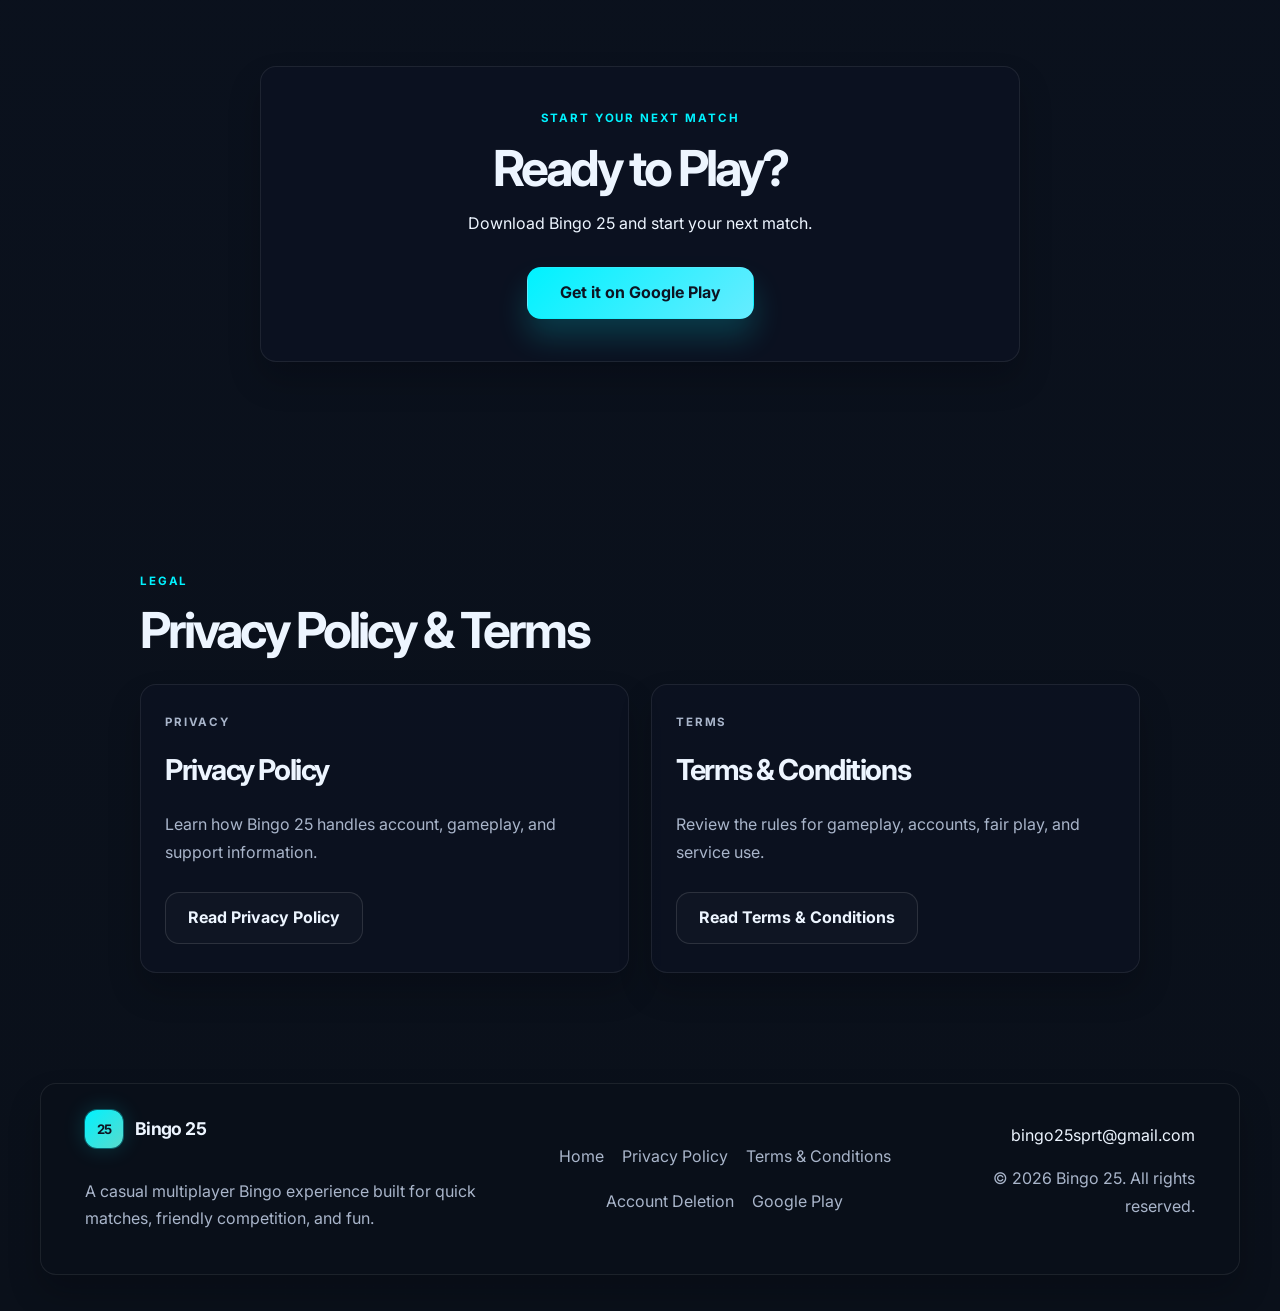
==== commit d804f6dc: "Add account deletion page and update navigation links" ====
--- a/index.html
+++ b/index.html
@@ -48,6 +48,7 @@
           <a href="index.html" class="current-page">Home</a>
           <a href="privacy.html">Privacy Policy</a>
           <a href="terms.html">Terms &amp; Conditions</a>
+          <a href="delete-account.html">Account Deletion</a>
         </div>
 
         <a
@@ -338,6 +339,7 @@
           <a href="index.html">Home</a>
           <a href="privacy.html">Privacy Policy</a>
           <a href="terms.html">Terms &amp; Conditions</a>
+          <a href="delete-account.html">Account Deletion</a>
           <a href="[PLAY_STORE_LINK]" target="_blank" rel="noreferrer noopener">Google Play</a>
         </nav>
 
